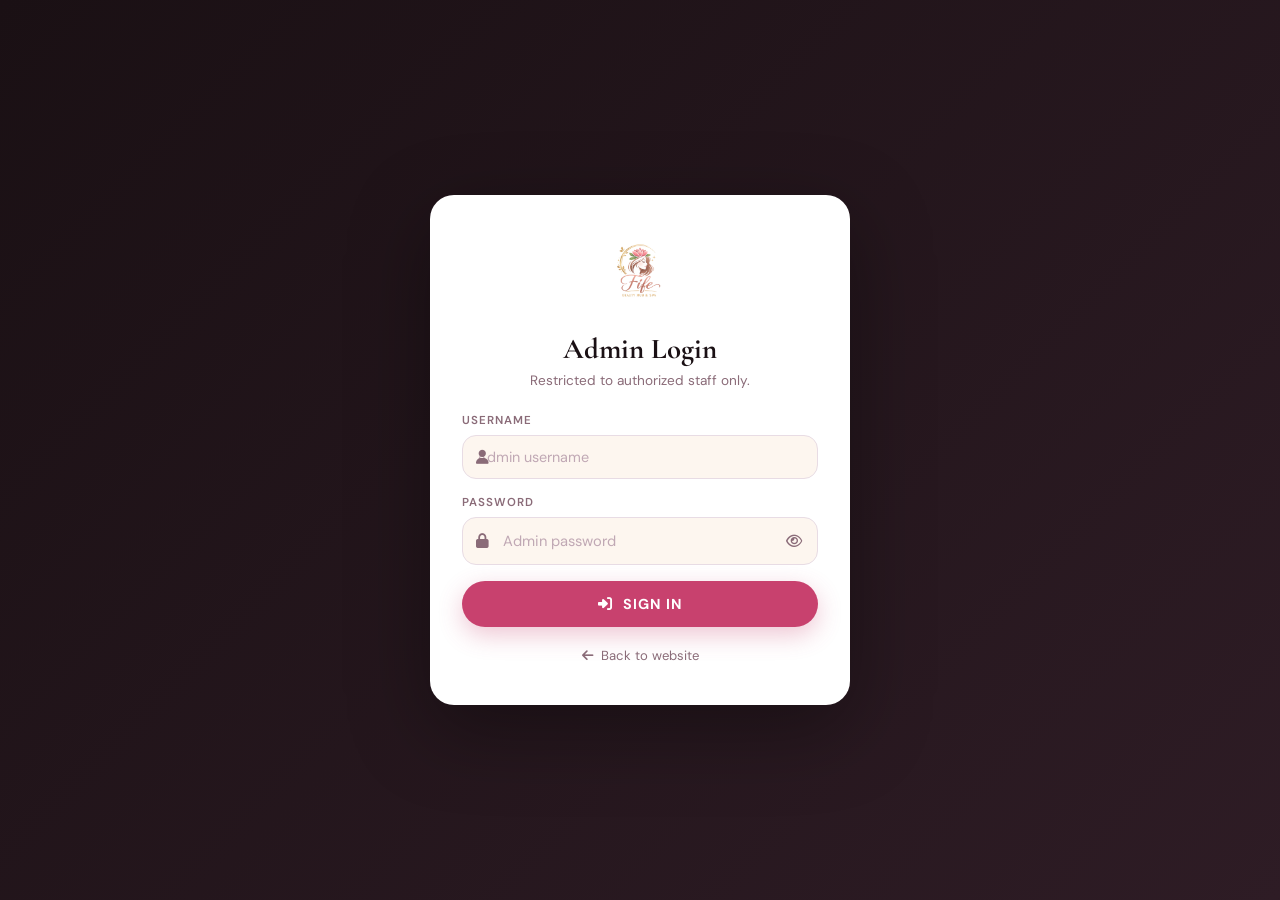
==== admin.html @ 42174922 "pp" ====
<!DOCTYPE html>
<html lang="en">
<head>
  <meta charset="UTF-8">
  <meta name="viewport" content="width=device-width, initial-scale=1.0">
  <title>Admin — Fife Beauty Hub</title>
  <link rel="stylesheet" href="https://cdnjs.cloudflare.com/ajax/libs/font-awesome/6.5.2/css/all.min.css"/>
  <link href="https://fonts.googleapis.com/css2?family=Cormorant+Garamond:wght@600;700&family=DM+Sans:wght@300;400;500;600&display=swap" rel="stylesheet">
  <link rel="stylesheet" href="admin.css">
  <!-- Firebase SDK -->
  <script src="https://www.gstatic.com/firebasejs/10.12.0/firebase-app-compat.js"></script>
  <script src="https://www.gstatic.com/firebasejs/10.12.0/firebase-firestore-compat.js"></script>
</head>
<body>

<!-- LOGIN -->
<div id="loginScreen" class="login-screen">
  <div class="login-card">
    <div class="login-logo">
      <img src="fife-logo.jpg" alt="Fife Beauty Hub" onerror="this.style.display='none'">
    </div>
    <h2 class="login-title">Admin Login</h2>
    <p class="login-sub">Restricted to authorized staff only.</p>
    <div id="loginError" class="login-error hidden">
      <i class="fa-solid fa-circle-exclamation"></i> Incorrect username or password.
    </div>
    <div class="login-form">
      <div class="form-group">
        <label for="loginUser">Username</label>
        <div class="input-icon-wrap">
          <i class="fa-solid fa-user"></i>
          <input type="text" id="loginUser" placeholder="Admin username" autocomplete="off">
        </div>
      </div>
      <div class="form-group">
        <label for="loginPass">Password</label>
        <div class="input-icon-wrap">
          <i class="fa-solid fa-lock"></i>
          <input type="password" id="loginPass" placeholder="Admin password" autocomplete="current-password">
          <button type="button" class="toggle-pass" id="togglePass">
            <i class="fa-regular fa-eye"></i>
          </button>
        </div>
      </div>
      <button class="btn-login" id="loginBtn">
        <i class="fa-solid fa-right-to-bracket"></i> Sign In
      </button>
    </div>
    <a href="index.html" class="back-link"><i class="fa-solid fa-arrow-left"></i> Back to website</a>
  </div>
</div>

<!-- DASHBOARD -->
<div id="adminDashboard" class="admin-wrapper hidden">
  <aside class="admin-sidebar">
    <div class="sidebar-brand">
      <img src="fife-logo.jpg" alt="Fife" class="sidebar-logo" onerror="this.style.display='none'">
    </div>
    <nav class="sidebar-nav">
      <a href="#" class="active" data-tab="addProduct"><i class="fa-solid fa-plus-circle"></i> Add Product</a>
      <a href="#" data-tab="manageProducts"><i class="fa-solid fa-boxes-stacked"></i> Manage Products</a>
      <a href="#" data-tab="orders"><i class="fa-solid fa-receipt"></i> Orders <span class="orders-badge" id="ordersBadge"></span></a>
    </nav>
    <div class="sidebar-footer">
      <a href="index.html" class="sidebar-link"><i class="fa-solid fa-arrow-left"></i> Back to Site</a>
      <button class="btn-logout" id="logoutBtn"><i class="fa-solid fa-right-from-bracket"></i> Logout</button>
    </div>
  </aside>

  <main class="admin-main">
    <div class="admin-topbar">
      <div>
        <h1 id="tabTitle">Add Product</h1>
        <p class="admin-welcome">Welcome, <strong>Admin</strong></p>
      </div>
      <div class="topbar-right">
        <span class="product-count" id="productCount">0 products</span>
        <button class="btn-logout-top" id="logoutBtnTop"><i class="fa-solid fa-right-from-bracket"></i></button>
      </div>
    </div>

    <!-- ADD PRODUCT TAB -->
    <section class="admin-card" id="tabAddProduct">
      <h2 class="card-title"><i class="fa-solid fa-plus"></i> Add New Product</h2>
      <form id="productForm" class="product-form" novalidate>
        <div class="form-row">
          <div class="form-group">
            <label>Product Name</label>
            <input type="text" id="productName" placeholder="e.g. Rose Glow Serum" required>
          </div>
          <div class="form-group">
            <label>Price (₦)</label>
            <input type="number" id="productPrice" placeholder="e.g. 2500" min="0" required>
          </div>
        </div>
        <div class="form-group">
          <label>Product Image</label>
          <div class="image-upload-zone" id="uploadZone">
            <input type="file" id="productImage" accept="image/*" hidden>
            <div class="upload-placeholder" id="uploadPlaceholder">
              <i class="fa-solid fa-cloud-arrow-up"></i>
              <p>Tap or drag to upload image</p>
              <span>PNG, JPG, WEBP — max 15MB</span>
            </div>
            <div class="image-preview hidden" id="imagePreview">
              <img id="previewImg" src="" alt="Preview">
              <button type="button" class="remove-img" id="removeImg"><i class="fa-solid fa-xmark"></i></button>
            </div>
          </div>
        </div>
        <div class="form-group">
          <label>Category</label>
          <select id="productCategory">
            <option value="" disabled selected>Select category</option>
            <option>Skincare</option>
            <option>Body Care</option>
            <option>Nail Care</option>
            <option>Facial Care</option>
          </select>
        </div>
        <div class="form-group">
          <label>Description (optional)</label>
          <textarea id="productDesc" placeholder="Short product description…" rows="3"></textarea>
        </div>
        <button type="submit" class="btn-upload" id="uploadBtn">
          <i class="fa-solid fa-upload"></i> Upload Product
        </button>
      </form>
    </section>

    <!-- MANAGE PRODUCTS TAB -->
    <section class="admin-card hidden" id="tabManageProducts">
      <h2 class="card-title"><i class="fa-solid fa-boxes-stacked"></i> Manage Products</h2>
      <div class="manage-toolbar">
        <div class="search-wrap">
          <i class="fa-solid fa-magnifying-glass"></i>
          <input type="text" id="searchProducts" placeholder="Search products…" class="search-input">
        </div>
        <span id="manageCount" class="manage-count">0 products</span>
      </div>
      <div id="adminProducts" class="admin-product-grid">
        <p class="empty-msg">No products yet.</p>
      </div>
    </section>

    <!-- ORDERS TAB -->
    <section class="admin-card hidden" id="tabOrders">
      <h2 class="card-title"><i class="fa-solid fa-receipt"></i> Orders <span class="orders-count-pill" id="ordersCountPill"></span></h2>
      <div class="orders-filter-row">
        <button class="order-filter-btn active" data-status="all">All</button>
        <button class="order-filter-btn" data-status="Pending">Pending</button>
        <button class="order-filter-btn" data-status="Confirmed">Confirmed</button>
        <button class="order-filter-btn" data-status="Rejected">Rejected</button>
      </div>
      <div id="ordersList"><p class="empty-msg">No orders yet.</p></div>
    </section>
  </main>
</div>

<!-- MOBILE BOTTOM NAV -->
<nav class="admin-bottom-nav hidden" id="adminBottomNav">
  <a href="#" class="active" data-tab="addProduct"><i class="fa-solid fa-plus-circle"></i><span>Add</span></a>
  <a href="#" data-tab="manageProducts"><i class="fa-solid fa-boxes-stacked"></i><span>Products</span></a>
  <a href="#" data-tab="orders"><i class="fa-solid fa-receipt"></i><span>Orders</span><span class="nav-orders-badge" id="navOrdersBadge"></span></a>
</nav>

<div class="toast" id="adminToast"></div>

<!-- DELETE MODAL -->
<div id="deleteModal" class="del-modal hidden">
  <div class="del-backdrop" id="delBackdrop"></div>
  <div class="del-box">
    <div class="del-icon"><i class="fa-solid fa-trash-can"></i></div>
    <h3>Delete Product?</h3>
    <p id="delProductName"></p>
    <div class="del-actions">
      <button class="del-cancel" id="delCancel">Cancel</button>
      <button class="del-confirm" id="delConfirm">Yes, Delete</button>
    </div>
  </div>
</div>

<!-- PROOF VIEWER -->
<div id="proofViewerModal" class="proof-viewer-modal hidden">
  <div class="proof-viewer-backdrop" id="proofBackdrop"></div>
  <div class="proof-viewer-inner">
    <button class="proof-viewer-close" id="proofClose"><i class="fa-solid fa-xmark"></i></button>
    <img id="proofViewerImg" src="" alt="Payment proof">
    <p id="proofViewerLabel"></p>
  </div>
</div>

<!-- admin.js loaded LAST so all elements exist before JS runs -->
<script src="admin.js"></script>
</body>
</html>
---- admin.css ----
/* ============================================
   FIFE BEAUTY HUB — Admin CSS
   Mobile-first, full responsive
============================================ */
@import url('https://fonts.googleapis.com/css2?family=Cormorant+Garamond:wght@600;700&family=DM+Sans:wght@300;400;500;600&display=swap');

:root {
  --rose:      #c8416e;
  --rose-deep: #a12d55;
  --rose-soft: #f7d6e5;
  --cream:     #fdf6ef;
  --dark:      #1a1014;
  --text:      #3d2533;
  --text-muted:#8a6b78;
  --bg:        #f5f0f3;
  --white:     #fff;
  --radius:    14px;
  --shadow:    0 4px 20px rgba(26,16,20,.08);
  --font-serif:'Cormorant Garamond', serif;
  --font-sans: 'DM Sans', sans-serif;
  --tr:        .25s ease;
  --bottom-nav-h: 64px;
}

*, *::before, *::after { margin:0; padding:0; box-sizing:border-box; }
html { scroll-behavior: smooth; }
body { font-family: var(--font-sans); background: var(--bg); color: var(--text); min-height:100vh; }
.hidden { display:none !important; }
img { display:block; max-width:100%; }
button { font-family:inherit; cursor:pointer; border:none; }
a { text-decoration: none; color: inherit; }
textarea { font-family: inherit; resize: vertical; }

/* ============ LOGIN ============ */
.login-screen {
  min-height: 100vh;
  display: flex; align-items: center; justify-content: center;
  background: linear-gradient(135deg, var(--dark) 0%, #2e1c25 100%);
  padding: 20px;
}
.login-card {
  background: var(--white);
  border-radius: 24px;
  padding: 40px 32px;
  width: 100%; max-width: 420px;
  box-shadow: 0 24px 80px rgba(0,0,0,.35);
  text-align: center;
}
.login-logo img { height: 80px; margin: 0 auto 16px; object-fit: contain; }
.login-title { font-family: var(--font-serif); font-size: 1.8rem; font-weight:700; color: var(--dark); margin-bottom: 6px; }
.login-sub   { font-size: .85rem; color: var(--text-muted); margin-bottom: 24px; }
.login-error {
  background:#fff0f3; border:1px solid #f5c6d0; color:#c0392b;
  border-radius:10px; padding:11px 14px; font-size:.85rem;
  margin-bottom:16px; display:flex; align-items:center; gap:8px; text-align:left;
}
.login-form { text-align: left; }
.form-group { margin-bottom: 16px; }
.form-group label {
  display:block; font-size:.72rem; font-weight:600;
  letter-spacing:.09em; text-transform:uppercase;
  color: var(--text-muted); margin-bottom:7px;
}
.input-icon-wrap { position:relative; display:flex; align-items:center; }
.input-icon-wrap > i:first-child {
  position:absolute; left:14px; color: var(--text-muted); font-size:.9rem; pointer-events:none;
}
.input-icon-wrap input {
  width:100%; padding:13px 44px 13px 40px;
  border:1.5px solid #e8dce4; border-radius: var(--radius);
  background: var(--cream); font-family: var(--font-sans);
  font-size:.92rem; color: var(--text); outline:none;
  transition: border-color var(--tr), background var(--tr);
}
.input-icon-wrap input:focus { border-color: var(--rose); background:#fff; }
.input-icon-wrap input::placeholder { color:#c0a8b4; }
.toggle-pass {
  position:absolute; right:12px; background:none; border:none;
  color: var(--text-muted); font-size:.9rem; padding:4px; transition:color var(--tr);
}
.toggle-pass:hover { color: var(--rose); }
.btn-login {
  width:100%; padding:14px; background: var(--rose); color:#fff;
  border-radius:50px; font-size:.9rem; font-weight:700;
  letter-spacing:.07em; text-transform:uppercase;
  box-shadow:0 8px 24px rgba(200,65,110,.3); transition: var(--tr);
  margin-top:6px; display:flex; align-items:center; justify-content:center; gap:10px;
}
.btn-login:hover { background: var(--rose-deep); transform:translateY(-2px); }
.back-link {
  display:inline-flex; align-items:center; gap:8px;
  margin-top:20px; color: var(--text-muted); font-size:.82rem; transition:color var(--tr);
}
.back-link:hover { color: var(--rose); }

/* ============ DASHBOARD LAYOUT ============ */
.admin-wrapper { display:flex; min-height:100vh; }

/* Desktop Sidebar */
.admin-sidebar {
  width:240px; background: var(--dark);
  padding:28px 16px; display:flex; flex-direction:column;
  gap:28px; position:sticky; top:0; height:100vh; flex-shrink:0;
}
.sidebar-logo { height:60px; margin:0 auto; object-fit:contain; filter:brightness(0) invert(1) opacity(.85); }
.sidebar-nav { display:flex; flex-direction:column; gap:4px; flex:1; }
.sidebar-nav a {
  display:flex; align-items:center; gap:12px; padding:12px 14px;
  border-radius:10px; color:rgba(255,255,255,.5);
  font-size:.87rem; font-weight:500; transition: all var(--tr); position:relative;
}
.sidebar-nav a:hover, .sidebar-nav a.active {
  background:rgba(200,65,110,.2); color: var(--rose-soft);
}
.sidebar-nav a i { width:18px; text-align:center; }
.sidebar-footer { display:flex; flex-direction:column; gap:8px; padding-top:16px; border-top:1px solid rgba(255,255,255,.08); }
.sidebar-link {
  display:flex; align-items:center; gap:10px; padding:10px 14px;
  border-radius:10px; color:rgba(255,255,255,.45); font-size:.84rem; transition:color var(--tr);
}
.sidebar-link:hover { color:rgba(255,255,255,.8); }
.btn-logout {
  display:flex; align-items:center; gap:10px; padding:11px 14px;
  background:rgba(200,65,110,.15); color: var(--rose-soft);
  border:1px solid rgba(200,65,110,.25); border-radius:10px;
  font-size:.84rem; font-weight:600; transition: all var(--tr); width:100%;
}
.btn-logout:hover { background:rgba(200,65,110,.3); }

/* Main */
.admin-main { flex:1; padding:36px 32px; overflow-y:auto; min-width:0; }

/* Topbar */
.admin-topbar {
  display:flex; align-items:center; justify-content:space-between;
  margin-bottom:28px; gap:12px;
}
.admin-topbar h1 { font-family: var(--font-serif); font-size:1.9rem; font-weight:700; color: var(--dark); }
.admin-welcome   { font-size:.82rem; color: var(--text-muted); margin-top:2px; }
.topbar-right    { display:flex; align-items:center; gap:10px; }
.product-count   {
  background: var(--rose-soft); color: var(--rose);
  padding:5px 16px; border-radius:50px; font-size:.78rem; font-weight:600;
  letter-spacing:.05em; white-space:nowrap;
}
.btn-logout-top {
  display:none; /* hidden on desktop, shown on mobile */
  width:36px; height:36px; border-radius:50%;
  background:rgba(200,65,110,.12); color: var(--rose);
  align-items:center; justify-content:center; font-size:.95rem;
  border:1px solid rgba(200,65,110,.2); transition: var(--tr);
}
.btn-logout-top:hover { background: var(--rose); color:#fff; }

/* ============ CARDS ============ */
.admin-card { background: var(--white); border-radius:20px; padding:32px; box-shadow: var(--shadow); margin-bottom:24px; }
.card-title {
  font-family: var(--font-serif); font-size:1.3rem; font-weight:600;
  color: var(--dark); margin-bottom:24px; display:flex; align-items:center; gap:10px;
}
.card-title i { color: var(--rose); }

/* ============ FORM ============ */
.product-form { display:flex; flex-direction:column; }
.form-row { display:grid; grid-template-columns:1fr 1fr; gap:16px; }
.form-group { margin-bottom:16px; }
.form-group input[type="text"],
.form-group input[type="number"],
.form-group select,
.form-group textarea {
  width:100%; padding:12px 14px;
  border:1.5px solid #e8dce4; border-radius: var(--radius);
  background: var(--cream); font-family: var(--font-sans);
  font-size:.9rem; color: var(--text); outline:none;
  transition: border-color var(--tr), background var(--tr);
}
.form-group input:focus, .form-group select:focus, .form-group textarea:focus {
  border-color: var(--rose); background:#fff;
}
.form-group input::placeholder, .form-group textarea::placeholder { color:#c0a8b4; }

/* Image upload zone */
.image-upload-zone {
  border:2px dashed #e0cfd8; border-radius: var(--radius);
  background: var(--cream); min-height:160px;
  display:flex; align-items:center; justify-content:center;
  cursor:pointer; overflow:hidden; position:relative;
  transition: border-color var(--tr), background var(--tr);
}
.image-upload-zone:hover, .image-upload-zone.drag-over {
  border-color: var(--rose); background: var(--rose-soft);
}
.upload-placeholder { text-align:center; padding:28px 16px; pointer-events:none; }
.upload-placeholder i { font-size:2rem; color: var(--rose); margin-bottom:10px; display:block; }
.upload-placeholder p { font-size:.9rem; font-weight:600; color: var(--text); margin-bottom:4px; }
.upload-placeholder span { font-size:.75rem; color: var(--text-muted); }
.image-preview { width:100%; position:relative; }
.image-preview img { width:100%; height:200px; object-fit:cover; }
.remove-img {
  position:absolute; top:8px; right:8px; width:30px; height:30px;
  background:rgba(26,16,20,.7); color:#fff; border-radius:50%;
  display:grid; place-items:center; font-size:.85rem; transition: background var(--tr);
}
.remove-img:hover { background: var(--rose); }
.btn-upload {
  display:inline-flex; align-items:center; gap:10px; padding:13px 32px;
  background: var(--rose); color:#fff; border-radius:50px;
  font-size:.88rem; font-weight:700; letter-spacing:.06em; text-transform:uppercase;
  box-shadow:0 8px 20px rgba(200,65,110,.3); transition: var(--tr); align-self:flex-start;
}
.btn-upload:hover:not(:disabled) { background: var(--rose-deep); transform:translateY(-2px); }
.btn-upload:disabled { opacity:.6; cursor:default; }

/* ============ MANAGE TOOLBAR ============ */
.manage-toolbar { display:flex; align-items:center; gap:12px; margin-bottom:20px; flex-wrap:wrap; }
.search-wrap { position:relative; flex:1; min-width:180px; }
.search-wrap i { position:absolute; left:13px; top:50%; transform:translateY(-50%); color: var(--text-muted); font-size:.85rem; pointer-events:none; }
.search-input {
  width:100%; padding:10px 14px 10px 36px;
  border:1.5px solid #e8dce4; border-radius:50px;
  background: var(--cream); font-family: var(--font-sans);
  font-size:.88rem; color: var(--text); outline:none; transition: border-color var(--tr);
}
.search-input:focus { border-color: var(--rose); }
.manage-count { font-size:.8rem; color: var(--text-muted); font-weight:500; white-space:nowrap; }

/* ============ ADMIN PRODUCT GRID ============ */
.admin-product-grid { display:grid; grid-template-columns:repeat(auto-fill, minmax(200px,1fr)); gap:16px; }
.empty-msg { grid-column:1/-1; color: var(--text-muted); font-size:.9rem; text-align:center; padding:32px 0; }
.admin-product {
  border:1px solid #f0e8ec; border-radius: var(--radius);
  overflow:hidden; background: var(--cream);
  display:flex; flex-direction:column;
  transition: box-shadow var(--tr), transform var(--tr);
}
.admin-product:hover { box-shadow:0 8px 24px rgba(26,16,20,.1); transform:translateY(-3px); }
.admin-product-img-wrap { position:relative; }
.admin-product-img-wrap img { width:100%; height:150px; object-fit:cover; }
.product-category-badge {
  position:absolute; top:7px; left:7px;
  background:rgba(26,16,20,.65); color:#fff;
  font-size:.65rem; font-weight:600; letter-spacing:.07em; text-transform:uppercase;
  padding:3px 9px; border-radius:50px;
}
.admin-product-info { padding:12px 14px 8px; flex:1; }
.admin-product-info h3  { font-size:.9rem; font-weight:600; color: var(--dark); margin-bottom:4px; }
.admin-product-info .price { font-size:.85rem; color: var(--rose); font-weight:600; }
.admin-product-actions { padding:8px 12px 12px; }
.btn-delete-product {
  width:100%; padding:9px 0; background:#fff0f3; color:#c0392b;
  border:1.5px solid #f5c6d0; border-radius:8px;
  font-size:.8rem; font-weight:600; display:flex; align-items:center; justify-content:center; gap:6px;
  transition: all var(--tr);
}
.btn-delete-product:hover { background:#c0392b; color:#fff; border-color:#c0392b; }

/* ============ ORDERS ============ */
.orders-count-pill {
  display:inline-block; background: var(--rose); color:#fff;
  font-size:.65rem; font-weight:700; min-width:18px; height:18px;
  border-radius:50px; text-align:center; line-height:18px;
  padding:0 5px; margin-left:8px; vertical-align:middle;
}
.orders-filter-row {
  display:flex; gap:8px; margin-bottom:20px; flex-wrap:wrap;
}
.order-filter-btn {
  padding:8px 18px; border:1.5px solid #e8dce4; border-radius:50px;
  background:#fff; font-size:.78rem; font-weight:600;
  color: var(--text-muted); cursor:pointer; transition: var(--tr);
}
.order-filter-btn:hover { border-color: var(--rose); color: var(--rose); }
.order-filter-btn.active { background: var(--rose); border-color: var(--rose); color:#fff; }

.orders-loading { text-align:center; padding:40px; color: var(--text-muted); font-size:.9rem; }
.orders-loading i { font-size:1.5rem; color: var(--rose); display:block; margin-bottom:10px; }

#ordersList { display:flex; flex-direction:column; gap:16px; }
.order-card { border:1px solid #f0e8ec; border-radius: var(--radius); overflow:hidden; background: var(--bg); }

.order-header {
  display:flex; align-items:center; justify-content:space-between;
  flex-wrap:wrap; gap:8px; padding:12px 16px;
  background: var(--white); border-bottom:1px solid #f0e8ec;
}
.order-ref-wrap { display:flex; align-items:center; gap:8px; }
.order-ref { font-size:.82rem; font-weight:700; color: var(--dark); font-family:monospace; }
.order-date { font-size:.75rem; color: var(--text-muted); }
.order-status {
  font-size:.65rem; font-weight:700; letter-spacing:.07em;
  text-transform:uppercase; padding:3px 10px; border-radius:50px;
}
.status-pending   { background:#fff3cd; color:#856404; }
.status-confirmed { background:#d4edda; color:#155724; }
.status-rejected  { background:#f8d7da; color:#721c24; }

.order-body { display:grid; grid-template-columns:1fr 180px; }
.order-details { padding:14px 16px; }
.order-info-row {
  display:flex; align-items:flex-start; gap:9px;
  font-size:.83rem; color: var(--text); margin-bottom:7px;
}
.order-info-row i { color: var(--rose); width:14px; flex-shrink:0; margin-top:2px; }
.order-info-row a { color: var(--rose); }

.order-items { margin-top:12px; border-top:1px dashed #e8dce4; padding-top:10px; }
.order-item-row { display:flex; justify-content:space-between; font-size:.8rem; color: var(--text-muted); padding:3px 0; }
.order-item-row.total-row { border-top:1px solid #e8dce4; margin-top:5px; padding-top:7px; font-size:.85rem; color: var(--text); }
.order-item-row.total-row strong { color: var(--rose); }

.order-proof-wrap { border-left:1px solid #f0e8ec; padding:12px; background: var(--cream); display:flex; flex-direction:column; gap:6px; }
.order-proof-label { font-size:.68rem; font-weight:600; letter-spacing:.07em; text-transform:uppercase; color: var(--text-muted); }
.order-proof-img {
  width:100%; height:120px; object-fit:cover; border-radius:8px;
  cursor:pointer; transition: opacity var(--tr), border var(--tr);
  border:2px solid transparent;
}
.order-proof-img:hover { opacity:.85; border-color: var(--rose); }

/* Fast action buttons */
.order-actions {
  display:grid; grid-template-columns:1fr 1fr; gap:0;
  border-top:1px solid #f0e8ec;
}
.order-btn {
  padding:13px 8px; font-size:.85rem; font-weight:700;
  display:flex; align-items:center; justify-content:center; gap:7px;
  border:none; transition: all var(--tr); cursor:pointer;
}
.btn-confirm { background:#d4edda; color:#155724; border-right:1px solid #f0e8ec; }
.btn-confirm:hover:not(:disabled) { background:#155724; color:#fff; }
.btn-reject  { background:#f8d7da; color:#721c24; }
.btn-reject:hover:not(:disabled)  { background:#721c24; color:#fff; }
.order-btn:disabled, .order-btn.is-done { opacity:.55; cursor:default; }
.order-btn.is-done.btn-confirm { background:#d4edda; color:#155724; }
.order-btn.is-done.btn-reject  { background:#f8d7da; color:#721c24; }

/* ============ DELETE MODAL ============ */
.del-modal { position:fixed; inset:0; z-index:1200; display:flex; align-items:center; justify-content:center; }
.del-backdrop { position:absolute; inset:0; background:rgba(26,16,20,.55); backdrop-filter:blur(4px); }
.del-box {
  position:relative; z-index:1; background:#fff; border-radius:20px;
  padding:40px 32px; text-align:center; max-width:360px; width:90%;
  box-shadow:0 20px 60px rgba(0,0,0,.2);
  animation: popIn .3s cubic-bezier(.18,.89,.32,1.28) both;
}
@keyframes popIn { from{transform:scale(.85);opacity:0} to{transform:scale(1);opacity:1} }
.del-icon { width:56px;height:56px;background:#fff0f3;border-radius:50%;display:grid;place-items:center;margin:0 auto 16px;font-size:1.4rem;color:#c0392b; }
.del-box h3 { font-family: var(--font-serif); font-size:1.45rem; font-weight:700; color: var(--dark); margin-bottom:8px; }
.del-box p  { font-size:.88rem; color: var(--text-muted); margin-bottom:24px; line-height:1.6; }
.del-actions { display:flex; gap:10px; }
.del-cancel  { flex:1;padding:12px;background: var(--bg);color: var(--text);border:1.5px solid #e8dce4;border-radius:50px;font-size:.87rem;font-weight:600;transition: var(--tr); }
.del-cancel:hover { background:#e8dce4; }
.del-confirm { flex:1;padding:12px;background:#c0392b;color:#fff;border-radius:50px;font-size:.87rem;font-weight:700;box-shadow:0 6px 18px rgba(192,57,43,.3);transition: var(--tr); }
.del-confirm:hover:not(:disabled) { background:#a93226;transform:translateY(-1px); }
.del-confirm:disabled { opacity:.6;cursor:default; }

/* ============ PROOF VIEWER ============ */
#proofViewerModal {
  position:fixed; inset:0; z-index:2000;
  display:flex; align-items:center; justify-content:center;
}
.proof-viewer-backdrop { position:absolute;inset:0;background:rgba(0,0,0,.88); }
.proof-viewer-inner { position:relative;z-index:1;max-width:92vw;max-height:90vh;text-align:center; }
.proof-viewer-inner img { max-width:100%;max-height:78vh;border-radius:10px;object-fit:contain; }
.proof-viewer-inner p { color:rgba(255,255,255,.6);font-size:.8rem;margin-top:10px; }
.proof-viewer-close {
  position:absolute;top:-14px;right:-14px;width:34px;height:34px;
  background: var(--rose);color:#fff;border-radius:50%;
  display:grid;place-items:center;font-size:.95rem;
  box-shadow:0 4px 12px rgba(0,0,0,.3);
}

/* ============ ORDERS BADGE (sidebar) ============ */
.orders-badge {
  background: var(--rose); color:#fff; font-size:.62rem; font-weight:700;
  min-width:17px; height:17px; border-radius:50px; display:inline-grid;
  place-items:center; margin-left:auto; padding:0 4px;
}

/* ============ TOAST ============ */
.toast {
  position:fixed; bottom:calc(var(--bottom-nav-h) + 12px); left:50%;
  transform:translateX(-50%) translateY(16px);
  background: var(--dark); color:#fff; padding:11px 24px;
  border-radius:50px; font-size:.86rem; font-weight:500;
  z-index:9999; opacity:0; pointer-events:none; transition: all var(--tr); white-space:nowrap;
}
.toast.show { opacity:1; transform:translateX(-50%) translateY(0); }

/* ============ MOBILE BOTTOM NAV ============ */
.admin-bottom-nav {
  position:fixed; bottom:0; left:0; right:0;
  height:var(--bottom-nav-h);
  background: var(--dark);
  display:flex;
  border-top:1px solid rgba(255,255,255,.08);
  z-index:500;
  padding-bottom:env(safe-area-inset-bottom);
}
.admin-bottom-nav a {
  flex:1; display:flex; flex-direction:column;
  align-items:center; justify-content:center; gap:3px;
  color:rgba(255,255,255,.4); font-size:.6rem; font-weight:600;
  letter-spacing:.04em; text-transform:uppercase;
  position:relative; padding-top:4px; transition:color var(--tr);
}
.admin-bottom-nav a i { font-size:1.18rem; transition:transform var(--tr); }
.admin-bottom-nav a.active, .admin-bottom-nav a:hover { color: var(--rose-soft); }
.admin-bottom-nav a.active i { transform:translateY(-2px); }
.admin-bottom-nav a.active::after {
  content:''; position:absolute; top:0; left:50%;
  transform:translateX(-50%); width:30px; height:3px;
  background: var(--rose); border-radius:0 0 4px 4px;
}
.nav-orders-badge {
  position:absolute; top:5px; right:calc(50% - 20px);
  background: var(--rose); color:#fff; font-size:.52rem; font-weight:700;
  min-width:15px; height:15px; border-radius:50px;
  display:grid; place-items:center; padding:0 3px;
}

/* ============ RESPONSIVE ============ */

/* Tablet */
@media (max-width: 900px) {
  .admin-sidebar { width:200px; }
  .admin-main { padding:24px 20px; }
}

/* Mobile — hide sidebar, show bottom nav */
@media (max-width: 768px) {
  .admin-sidebar    { display:none; }
  .admin-bottom-nav { display:flex; } /* override hidden class on mobile */
  .admin-wrapper    { padding-bottom:var(--bottom-nav-h); }

  .admin-main { padding:16px 14px 20px; }

  /* Topbar */
  .admin-topbar { margin-bottom:16px; }
  .admin-topbar h1 { font-size:1.35rem; }
  .admin-welcome   { font-size:.76rem; }
  .btn-logout-top  { display:flex; }

  /* Card */
  .admin-card { padding:18px 14px; border-radius:16px; margin-bottom:16px; }
  .card-title { font-size:1.1rem; margin-bottom:16px; }

  /* Form */
  .form-row { grid-template-columns:1fr; gap:0; }
  .form-group { margin-bottom:13px; }
  .form-group input, .form-group select, .form-group textarea { font-size:.87rem; padding:11px 13px; }
  .image-upload-zone { min-height:130px; }
  .upload-placeholder { padding:20px 14px; }
  .upload-placeholder i { font-size:1.7rem; }
  .image-preview img { height:170px; }
  .btn-upload { width:100%; justify-content:center; padding:13px; }

  /* Manage toolbar */
  .manage-toolbar { flex-direction:column; align-items:stretch; gap:8px; }

  /* Product grid: 2 columns */
  .admin-product-grid { grid-template-columns:repeat(2,1fr); gap:10px; }
  .admin-product-img-wrap img { height:110px; }
  .admin-product-info { padding:9px 10px 5px; }
  .admin-product-info h3 { font-size:.8rem; }
  .admin-product-info .price { font-size:.78rem; }
  .admin-product-actions { padding:6px 8px 10px; }
  .btn-delete-product { font-size:.73rem; padding:8px 0; }

  /* Orders */
  .orders-filter-row { gap:6px; margin-bottom:14px; }
  .order-filter-btn { padding:7px 13px; font-size:.73rem; }
  .order-body { grid-template-columns:1fr; }
  .order-proof-wrap { border-left:none; border-top:1px solid #f0e8ec; }
  .order-proof-img { height:140px; }
  .order-header { padding:10px 12px; }
  .order-details { padding:12px 12px; }
  .order-actions { grid-template-columns:1fr 1fr; }
  .order-btn { padding:14px 6px; font-size:.82rem; }

  /* Modals */
  .del-box { padding:28px 20px; }
  .login-card { padding:28px 20px; }
  .login-title { font-size:1.55rem; }

  /* Toast above bottom nav */
  .toast { bottom:calc(var(--bottom-nav-h) + 10px); }
}

/* Small phones */
@media (max-width: 380px) {
  .admin-product-grid { grid-template-columns:1fr; }
  .admin-product-img-wrap img { height:150px; }
  .admin-topbar h1 { font-size:1.2rem; }
  .admin-bottom-nav a i { font-size:1rem; }
  .admin-bottom-nav a { font-size:.55rem; }
}

/* ===== PROOF VIEWER ===== */
.proof-viewer-modal {
  position: fixed; inset: 0; z-index: 2000;
  display: flex; align-items: center; justify-content: center;
}
.proof-viewer-backdrop {
  position: absolute; inset: 0; background: rgba(0,0,0,.88);
}
.proof-viewer-inner {
  position: relative; z-index: 1;
  max-width: 92vw; text-align: center;
}
.proof-viewer-inner img {
  max-width: 100%; max-height: 80vh;
  border-radius: 10px; object-fit: contain;
}
.proof-viewer-inner p {
  color: rgba(255,255,255,.6); font-size: .8rem; margin-top: 10px;
}
.proof-viewer-close {
  position: absolute; top: -14px; right: -14px;
  width: 34px; height: 34px; background: #c8416e; color: #fff;
  border: none; border-radius: 50%; display: grid;
  place-items: center; font-size: .95rem; cursor: pointer;
}
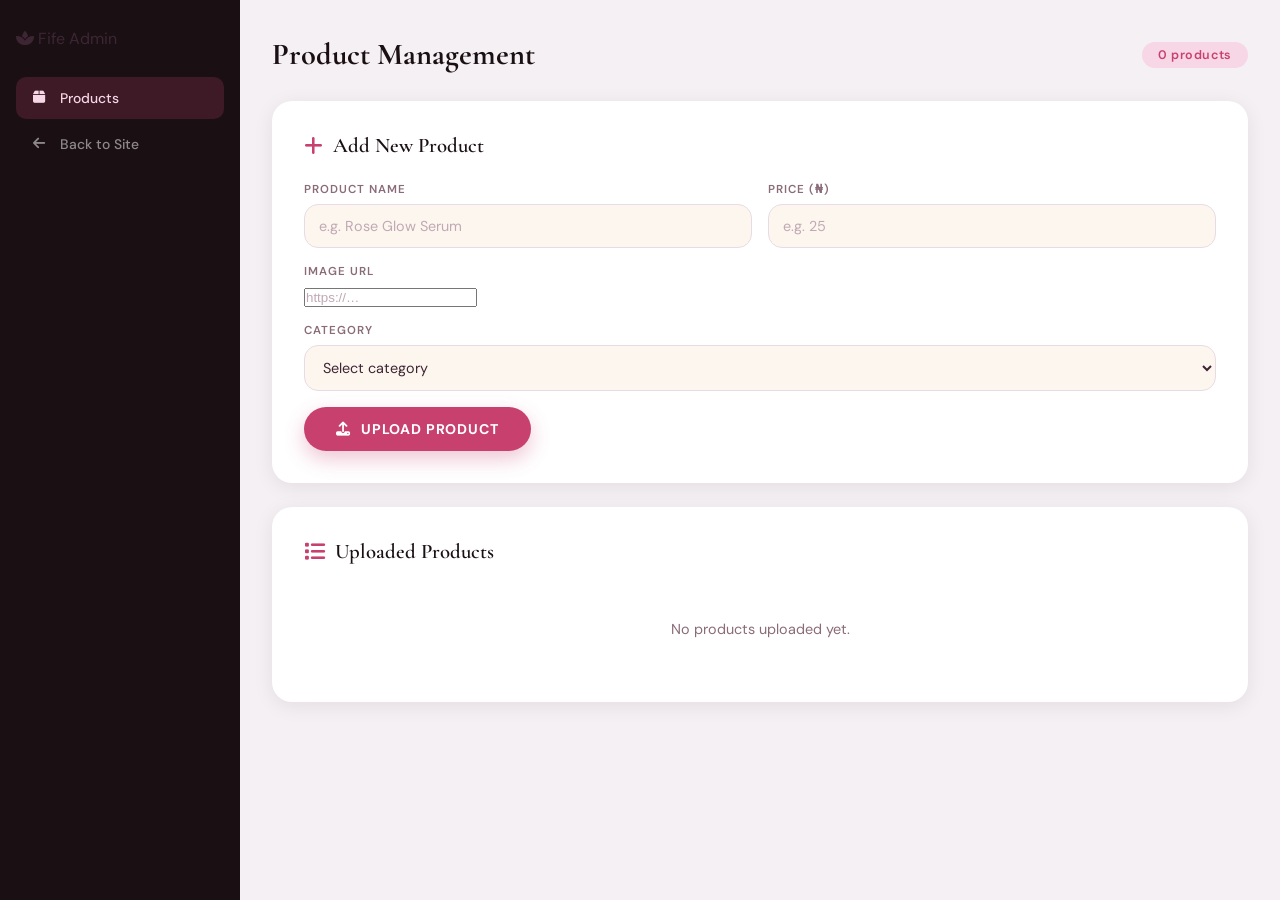
==== commit 5c4466ed: "pp" ====
--- a/admin.html
+++ b/admin.html
@@ -7,109 +7,50 @@
   <link rel="stylesheet" href="https://cdnjs.cloudflare.com/ajax/libs/font-awesome/6.5.2/css/all.min.css"/>
   <link href="https://fonts.googleapis.com/css2?family=Cormorant+Garamond:wght@600;700&family=DM+Sans:wght@300;400;500;600&display=swap" rel="stylesheet">
   <link rel="stylesheet" href="admin.css">
-  <!-- Firebase SDK -->
-  <script src="https://www.gstatic.com/firebasejs/10.12.0/firebase-app-compat.js"></script>
-  <script src="https://www.gstatic.com/firebasejs/10.12.0/firebase-firestore-compat.js"></script>
 </head>
 <body>
 
-<!-- LOGIN -->
-<div id="loginScreen" class="login-screen">
-  <div class="login-card">
-    <div class="login-logo">
-      <img src="fife-logo.jpg" alt="Fife Beauty Hub" onerror="this.style.display='none'">
-    </div>
-    <h2 class="login-title">Admin Login</h2>
-    <p class="login-sub">Restricted to authorized staff only.</p>
-    <div id="loginError" class="login-error hidden">
-      <i class="fa-solid fa-circle-exclamation"></i> Incorrect username or password.
-    </div>
-    <div class="login-form">
-      <div class="form-group">
-        <label for="loginUser">Username</label>
-        <div class="input-icon-wrap">
-          <i class="fa-solid fa-user"></i>
-          <input type="text" id="loginUser" placeholder="Admin username" autocomplete="off">
-        </div>
-      </div>
-      <div class="form-group">
-        <label for="loginPass">Password</label>
-        <div class="input-icon-wrap">
-          <i class="fa-solid fa-lock"></i>
-          <input type="password" id="loginPass" placeholder="Admin password" autocomplete="current-password">
-          <button type="button" class="toggle-pass" id="togglePass">
-            <i class="fa-regular fa-eye"></i>
-          </button>
-        </div>
-      </div>
-      <button class="btn-login" id="loginBtn">
-        <i class="fa-solid fa-right-to-bracket"></i> Sign In
-      </button>
-    </div>
-    <a href="index.html" class="back-link"><i class="fa-solid fa-arrow-left"></i> Back to website</a>
-  </div>
-</div>
+<div class="admin-wrapper">
 
-<!-- DASHBOARD -->
-<div id="adminDashboard" class="admin-wrapper hidden">
+  <!-- Sidebar -->
   <aside class="admin-sidebar">
     <div class="sidebar-brand">
-      <img src="fife-logo.jpg" alt="Fife" class="sidebar-logo" onerror="this.style.display='none'">
+      <i class="fa-solid fa-spa"></i>
+      <span>Fife Admin</span>
     </div>
     <nav class="sidebar-nav">
-      <a href="#" class="active" data-tab="addProduct"><i class="fa-solid fa-plus-circle"></i> Add Product</a>
-      <a href="#" data-tab="manageProducts"><i class="fa-solid fa-boxes-stacked"></i> Manage Products</a>
-      <a href="#" data-tab="orders"><i class="fa-solid fa-receipt"></i> Orders <span class="orders-badge" id="ordersBadge"></span></a>
+      <a href="#" class="active"><i class="fa-solid fa-box"></i> Products</a>
+      <a href="index.html"><i class="fa-solid fa-arrow-left"></i> Back to Site</a>
     </nav>
-    <div class="sidebar-footer">
-      <a href="index.html" class="sidebar-link"><i class="fa-solid fa-arrow-left"></i> Back to Site</a>
-      <button class="btn-logout" id="logoutBtn"><i class="fa-solid fa-right-from-bracket"></i> Logout</button>
-    </div>
   </aside>
 
+  <!-- Main -->
   <main class="admin-main">
     <div class="admin-topbar">
-      <div>
-        <h1 id="tabTitle">Add Product</h1>
-        <p class="admin-welcome">Welcome, <strong>Admin</strong></p>
-      </div>
-      <div class="topbar-right">
-        <span class="product-count" id="productCount">0 products</span>
-        <button class="btn-logout-top" id="logoutBtnTop"><i class="fa-solid fa-right-from-bracket"></i></button>
-      </div>
+      <h1>Product Management</h1>
+      <span class="product-count" id="productCount">0 products</span>
     </div>
 
-    <!-- ADD PRODUCT TAB -->
-    <section class="admin-card" id="tabAddProduct">
+    <!-- Upload Form -->
+    <section class="admin-card">
       <h2 class="card-title"><i class="fa-solid fa-plus"></i> Add New Product</h2>
       <form id="productForm" class="product-form" novalidate>
         <div class="form-row">
           <div class="form-group">
-            <label>Product Name</label>
+            <label for="productName">Product Name</label>
             <input type="text" id="productName" placeholder="e.g. Rose Glow Serum" required>
           </div>
           <div class="form-group">
-            <label>Price (₦)</label>
-            <input type="number" id="productPrice" placeholder="e.g. 2500" min="0" required>
+            <label for="productPrice">Price (₦)</label>
+            <input type="number" id="productPrice" placeholder="e.g. 25" min="0" required>
           </div>
         </div>
         <div class="form-group">
-          <label>Product Image</label>
-          <div class="image-upload-zone" id="uploadZone">
-            <input type="file" id="productImage" accept="image/*" hidden>
-            <div class="upload-placeholder" id="uploadPlaceholder">
-              <i class="fa-solid fa-cloud-arrow-up"></i>
-              <p>Tap or drag to upload image</p>
-              <span>PNG, JPG, WEBP — max 15MB</span>
-            </div>
-            <div class="image-preview hidden" id="imagePreview">
-              <img id="previewImg" src="" alt="Preview">
-              <button type="button" class="remove-img" id="removeImg"><i class="fa-solid fa-xmark"></i></button>
-            </div>
-          </div>
+          <label for="productImage">Image URL</label>
+          <input type="url" id="productImage" placeholder="https://…" required>
         </div>
         <div class="form-group">
-          <label>Category</label>
+          <label for="productCategory">Category</label>
           <select id="productCategory">
             <option value="" disabled selected>Select category</option>
             <option>Skincare</option>
@@ -118,79 +59,25 @@
             <option>Facial Care</option>
           </select>
         </div>
-        <div class="form-group">
-          <label>Description (optional)</label>
-          <textarea id="productDesc" placeholder="Short product description…" rows="3"></textarea>
-        </div>
-        <button type="submit" class="btn-upload" id="uploadBtn">
+        <button type="submit" class="btn-upload">
           <i class="fa-solid fa-upload"></i> Upload Product
         </button>
       </form>
     </section>
 
-    <!-- MANAGE PRODUCTS TAB -->
-    <section class="admin-card hidden" id="tabManageProducts">
-      <h2 class="card-title"><i class="fa-solid fa-boxes-stacked"></i> Manage Products</h2>
-      <div class="manage-toolbar">
-        <div class="search-wrap">
-          <i class="fa-solid fa-magnifying-glass"></i>
-          <input type="text" id="searchProducts" placeholder="Search products…" class="search-input">
-        </div>
-        <span id="manageCount" class="manage-count">0 products</span>
-      </div>
+    <!-- Product List -->
+    <section class="admin-card">
+      <h2 class="card-title"><i class="fa-solid fa-list"></i> Uploaded Products</h2>
       <div id="adminProducts" class="admin-product-grid">
-        <p class="empty-msg">No products yet.</p>
+        <p class="empty-msg">No products uploaded yet.</p>
       </div>
     </section>
 
-    <!-- ORDERS TAB -->
-    <section class="admin-card hidden" id="tabOrders">
-      <h2 class="card-title"><i class="fa-solid fa-receipt"></i> Orders <span class="orders-count-pill" id="ordersCountPill"></span></h2>
-      <div class="orders-filter-row">
-        <button class="order-filter-btn active" data-status="all">All</button>
-        <button class="order-filter-btn" data-status="Pending">Pending</button>
-        <button class="order-filter-btn" data-status="Confirmed">Confirmed</button>
-        <button class="order-filter-btn" data-status="Rejected">Rejected</button>
-      </div>
-      <div id="ordersList"><p class="empty-msg">No orders yet.</p></div>
-    </section>
   </main>
 </div>
 
-<!-- MOBILE BOTTOM NAV -->
-<nav class="admin-bottom-nav hidden" id="adminBottomNav">
-  <a href="#" class="active" data-tab="addProduct"><i class="fa-solid fa-plus-circle"></i><span>Add</span></a>
-  <a href="#" data-tab="manageProducts"><i class="fa-solid fa-boxes-stacked"></i><span>Products</span></a>
-  <a href="#" data-tab="orders"><i class="fa-solid fa-receipt"></i><span>Orders</span><span class="nav-orders-badge" id="navOrdersBadge"></span></a>
-</nav>
-
 <div class="toast" id="adminToast"></div>
 
-<!-- DELETE MODAL -->
-<div id="deleteModal" class="del-modal hidden">
-  <div class="del-backdrop" id="delBackdrop"></div>
-  <div class="del-box">
-    <div class="del-icon"><i class="fa-solid fa-trash-can"></i></div>
-    <h3>Delete Product?</h3>
-    <p id="delProductName"></p>
-    <div class="del-actions">
-      <button class="del-cancel" id="delCancel">Cancel</button>
-      <button class="del-confirm" id="delConfirm">Yes, Delete</button>
-    </div>
-  </div>
-</div>
-
-<!-- PROOF VIEWER -->
-<div id="proofViewerModal" class="proof-viewer-modal hidden">
-  <div class="proof-viewer-backdrop" id="proofBackdrop"></div>
-  <div class="proof-viewer-inner">
-    <button class="proof-viewer-close" id="proofClose"><i class="fa-solid fa-xmark"></i></button>
-    <img id="proofViewerImg" src="" alt="Payment proof">
-    <p id="proofViewerLabel"></p>
-  </div>
-</div>
-
-<!-- admin.js loaded LAST so all elements exist before JS runs -->
 <script src="admin.js"></script>
 </body>
 </html>
--- a/admin.css
+++ b/admin.css
@@ -522,3 +522,80 @@
   border: none; border-radius: 50%; display: grid;
   place-items: center; font-size: .95rem; cursor: pointer;
 }
+
+/* ===== DELETE ANIMATION ===== */
+.admin-product {
+  transition: opacity .25s ease, transform .25s ease, box-shadow .25s ease;
+}
+.admin-product.deleting {
+  opacity: 0;
+  transform: scale(.92);
+  pointer-events: none;
+}
+
+/* ===== MIGRATE BANNER ===== */
+.migrate-banner {
+  display: none; /* shown by JS only when needed */
+  align-items: center;
+  justify-content: space-between;
+  gap: 16px;
+  background: linear-gradient(135deg, #fff8e1, #fff3cd);
+  border: 1.5px solid #f0c040;
+  border-radius: var(--radius);
+  padding: 16px 20px;
+  margin-bottom: 24px;
+  flex-wrap: wrap;
+}
+.migrate-text {
+  display: flex;
+  align-items: center;
+  gap: 14px;
+  flex: 1;
+}
+.migrate-text i {
+  font-size: 1.6rem;
+  color: #e6a800;
+  flex-shrink: 0;
+}
+.migrate-text strong {
+  display: block;
+  font-size: .92rem;
+  color: #5c3d00;
+  margin-bottom: 3px;
+}
+.migrate-text p {
+  font-size: .8rem;
+  color: #8a6500;
+  margin: 0;
+}
+.btn-migrate {
+  display: inline-flex;
+  align-items: center;
+  gap: 8px;
+  padding: 11px 22px;
+  background: #e6a800;
+  color: #fff;
+  border: none;
+  border-radius: 50px;
+  font-size: .85rem;
+  font-weight: 700;
+  letter-spacing: .05em;
+  text-transform: uppercase;
+  cursor: pointer;
+  white-space: nowrap;
+  transition: background .25s ease, transform .25s ease;
+  box-shadow: 0 4px 14px rgba(230,168,0,.35);
+}
+.btn-migrate:hover:not(:disabled) {
+  background: #c78f00;
+  transform: translateY(-2px);
+}
+.btn-migrate:disabled {
+  opacity: .7;
+  cursor: default;
+}
+
+@media (max-width: 600px) {
+  .migrate-banner { flex-direction: column; align-items: flex-start; }
+  .btn-migrate { width: 100%; justify-content: center; }
+}
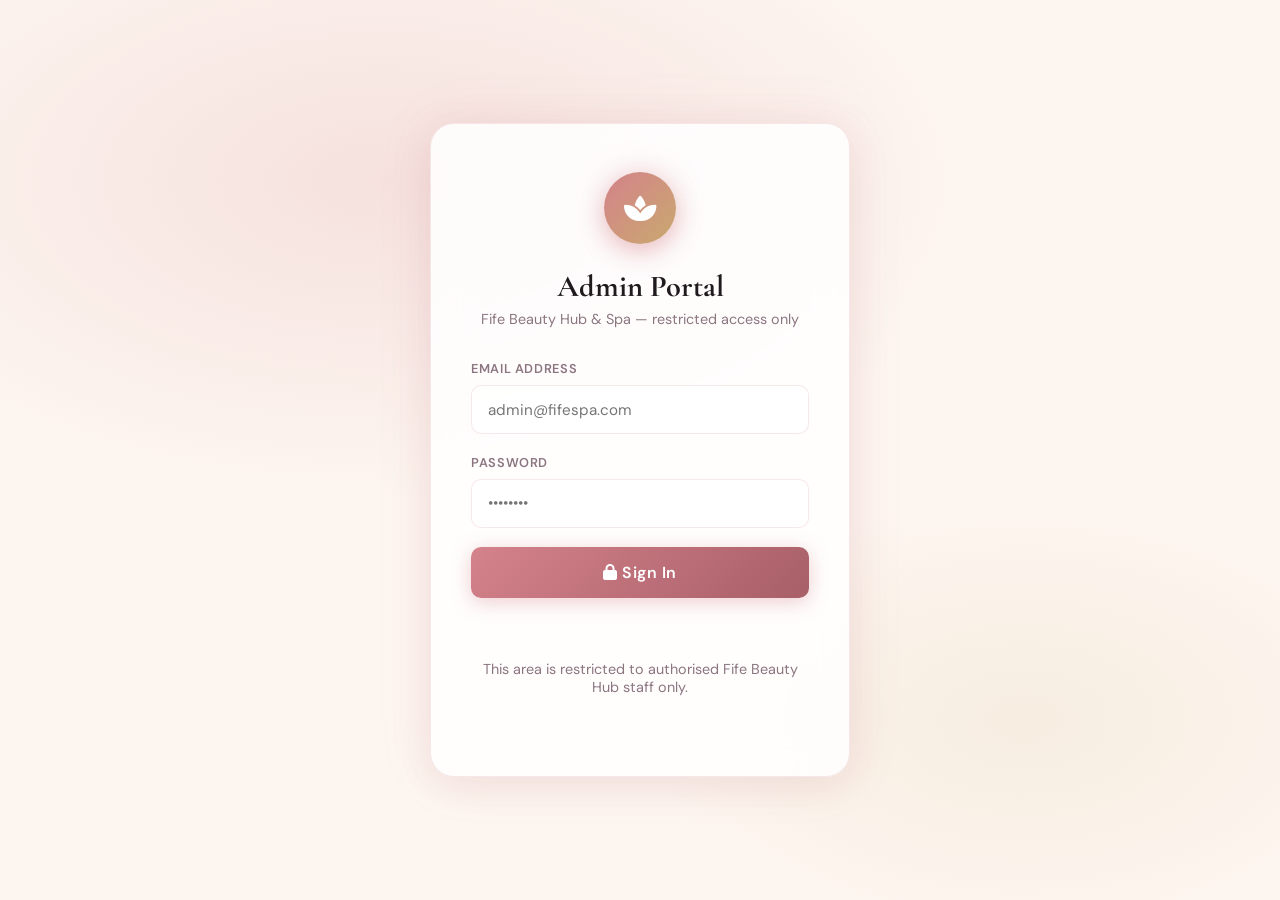
==== commit aafd074c: "pp" ====
--- a/admin.html
+++ b/admin.html
@@ -3,81 +3,804 @@
 <head>
   <meta charset="UTF-8">
   <meta name="viewport" content="width=device-width, initial-scale=1.0">
-  <title>Admin — Fife Beauty Hub</title>
+  <title>Admin Portal — Fife Beauty Hub & Spa</title>
   <link rel="stylesheet" href="https://cdnjs.cloudflare.com/ajax/libs/font-awesome/6.5.2/css/all.min.css"/>
   <link href="https://fonts.googleapis.com/css2?family=Cormorant+Garamond:wght@600;700&family=DM+Sans:wght@300;400;500;600&display=swap" rel="stylesheet">
-  <link rel="stylesheet" href="admin.css">
+
+<style>
+/* ── Reset & Base ─────────────────────────────────── */
+*, *::before, *::after { box-sizing: border-box; margin: 0; padding: 0; }
+
+:root {
+  --rose:    #d4828b;
+  --rose-dk: #a85f68;
+  --gold:    #c9a96e;
+  --cream:   #fdf6f0;
+  --charcoal:#1e1a1e;
+  --panel:   #faf5f7;
+  --border:  rgba(212,130,139,.18);
+  --sidebar-w: 240px;
+  --radius:  14px;
+  --shadow:  0 8px 40px rgba(168,95,104,.13);
+  --glow:    0 0 30px rgba(212,130,139,.25);
+}
+
+html, body { height: 100%; font-family: 'DM Sans', sans-serif; background: var(--cream); color: var(--charcoal); }
+
+/* ── LOGIN SCREEN ──────────────────────────────────── */
+#loginScreen {
+  display: flex;
+  align-items: center;
+  justify-content: center;
+  min-height: 100vh;
+  background:
+    radial-gradient(ellipse 80% 60% at 30% 20%, rgba(212,130,139,.18) 0%, transparent 60%),
+    radial-gradient(ellipse 60% 50% at 80% 80%, rgba(201,169,110,.12) 0%, transparent 50%),
+    var(--cream);
+  position: fixed;
+  inset: 0;
+  z-index: 1000;
+}
+
+.login-card {
+  background: rgba(255,255,255,.85);
+  backdrop-filter: blur(20px);
+  border: 1px solid var(--border);
+  border-radius: 24px;
+  padding: 3rem 2.5rem;
+  width: min(420px, 92vw);
+  box-shadow: var(--shadow), 0 0 60px rgba(212,130,139,.08);
+  text-align: center;
+  transform-style: preserve-3d;
+  animation: cardIn .6s cubic-bezier(.34,1.56,.64,1) both;
+}
+
+@keyframes cardIn {
+  from { opacity:0; transform: translateY(30px) scale(.96); }
+  to   { opacity:1; transform: translateY(0) scale(1); }
+}
+
+.login-icon {
+  width: 72px; height: 72px;
+  background: linear-gradient(135deg, var(--rose), var(--gold));
+  border-radius: 50%;
+  display: flex; align-items: center; justify-content: center;
+  margin: 0 auto 1.5rem;
+  font-size: 1.8rem; color: #fff;
+  box-shadow: 0 8px 24px rgba(212,130,139,.4), var(--glow);
+  animation: pulse 3s ease-in-out infinite;
+}
+
+@keyframes pulse {
+  0%,100% { box-shadow: 0 8px 24px rgba(212,130,139,.4), 0 0 0 0 rgba(212,130,139,.3); }
+  50%      { box-shadow: 0 8px 24px rgba(212,130,139,.4), 0 0 0 12px rgba(212,130,139,0); }
+}
+
+.login-card h1 { font-family: 'Cormorant Garamond', serif; font-size: 1.9rem; color: var(--charcoal); margin-bottom:.3rem; }
+.login-card p  { color: #8b7580; font-size: .9rem; margin-bottom: 2rem; }
+
+.login-field { text-align: left; margin-bottom: 1.2rem; }
+.login-field label { display: block; font-size: .8rem; font-weight: 600; color: #8b7580; letter-spacing:.05em; text-transform:uppercase; margin-bottom:.5rem; }
+
+.login-field input {
+  width: 100%;
+  padding: .85rem 1rem;
+  border: 1.5px solid var(--border);
+  border-radius: 10px;
+  font-family: inherit;
+  font-size: .95rem;
+  background: rgba(255,255,255,.7);
+  transition: border .2s, box-shadow .2s;
+  outline: none;
+}
+.login-field input:focus {
+  border-color: var(--rose);
+  box-shadow: 0 0 0 3px rgba(212,130,139,.15);
+}
+
+.login-submit {
+  width: 100%;
+  padding: .95rem;
+  background: linear-gradient(135deg, var(--rose), var(--rose-dk));
+  color: #fff;
+  border: none;
+  border-radius: 10px;
+  font-family: inherit;
+  font-size: 1rem;
+  font-weight: 600;
+  cursor: pointer;
+  letter-spacing: .03em;
+  transition: transform .2s, box-shadow .2s;
+  box-shadow: 0 4px 20px rgba(212,130,139,.4);
+}
+.login-submit:hover  { transform: translateY(-2px); box-shadow: 0 8px 28px rgba(212,130,139,.5); }
+.login-submit:active { transform: translateY(0); }
+
+#loginError { color: #c0392b; font-size: .85rem; margin-top:.8rem; min-height: 1.2em; }
+
+.login-note { margin-top: 1.2rem; font-size: .78rem; color: #bbb; }
+
+/* ── ADMIN PANEL LAYOUT ─────────────────────────────── */
+#adminPanel {
+  display: none;
+  min-height: 100vh;
+}
+
+.admin-wrapper { display: flex; min-height: 100vh; }
+
+/* ── SIDEBAR ─────────────────────────────────────────── */
+.admin-sidebar {
+  width: var(--sidebar-w);
+  background: linear-gradient(180deg, var(--charcoal) 0%, #2d1f2a 100%);
+  display: flex;
+  flex-direction: column;
+  position: fixed;
+  top: 0; left: 0; bottom: 0;
+  z-index: 200;
+  transition: transform .3s;
+  box-shadow: 4px 0 30px rgba(0,0,0,.3);
+}
+
+.sidebar-brand {
+  padding: 2rem 1.5rem 1.5rem;
+  display: flex; align-items: center; gap: .8rem;
+  border-bottom: 1px solid rgba(255,255,255,.07);
+}
+
+.sidebar-brand-icon {
+  width: 40px; height: 40px;
+  background: linear-gradient(135deg, var(--rose), var(--gold));
+  border-radius: 10px;
+  display: flex; align-items: center; justify-content: center;
+  font-size: 1.1rem; color: #fff;
+  box-shadow: 0 4px 12px rgba(212,130,139,.4);
+  flex-shrink: 0;
+}
+
+.sidebar-brand-text .brand-name { display: block; font-family: 'Cormorant Garamond', serif; font-size: 1.05rem; color: #fff; font-weight: 700; }
+.sidebar-brand-text .brand-role { display: block; font-size: .72rem; color: rgba(255,255,255,.45); letter-spacing:.06em; text-transform:uppercase; }
+
+.sidebar-nav { padding: 1.5rem 1rem; flex: 1; }
+.sidebar-nav a {
+  display: flex; align-items: center; gap: .8rem;
+  padding: .8rem 1rem;
+  color: rgba(255,255,255,.55);
+  text-decoration: none;
+  border-radius: 10px;
+  font-size: .9rem;
+  font-weight: 500;
+  margin-bottom: .3rem;
+  transition: all .2s;
+  position: relative;
+}
+.sidebar-nav a:hover { background: rgba(255,255,255,.07); color: rgba(255,255,255,.85); }
+.sidebar-nav a.active {
+  background: linear-gradient(135deg, var(--rose), var(--rose-dk));
+  color: #fff;
+  box-shadow: 0 4px 16px rgba(212,130,139,.35);
+}
+.sidebar-nav a i { width: 18px; text-align: center; }
+
+.sidebar-badge {
+  margin-left: auto;
+  background: var(--gold);
+  color: #fff;
+  font-size: .68rem;
+  font-weight: 700;
+  padding: 2px 7px;
+  border-radius: 20px;
+}
+
+.sidebar-user {
+  padding: 1rem 1.5rem;
+  border-top: 1px solid rgba(255,255,255,.07);
+  display: flex; align-items: center; gap: .8rem;
+}
+
+.user-avatar {
+  width: 36px; height: 36px;
+  background: linear-gradient(135deg, var(--rose), var(--gold));
+  border-radius: 50%;
+  display: flex; align-items: center; justify-content: center;
+  font-size: .8rem; color: #fff; font-weight: 700;
+  flex-shrink: 0;
+}
+
+.user-info { flex: 1; overflow: hidden; }
+.user-info .user-email { display: block; font-size: .75rem; color: rgba(255,255,255,.5); white-space: nowrap; overflow: hidden; text-overflow: ellipsis; }
+.user-info .user-role  { display: block; font-size: .68rem; color: var(--rose); font-weight: 600; }
+
+#logoutBtn {
+  background: none; border: none; color: rgba(255,255,255,.35);
+  cursor: pointer; font-size: .9rem; padding: .3rem;
+  transition: color .2s;
+}
+#logoutBtn:hover { color: var(--rose); }
+
+/* ── MOBILE TOPBAR ───────────────────────────────────── */
+.admin-topbar-mobile {
+  display: none;
+  position: sticky; top: 0; z-index: 100;
+  background: linear-gradient(135deg, var(--charcoal), #2d1f2a);
+  padding: 1rem 1.2rem;
+  align-items: center; justify-content: space-between;
+  box-shadow: 0 2px 10px rgba(0,0,0,.2);
+}
+
+#sidebarToggle {
+  background: rgba(255,255,255,.1);
+  border: none; color: #fff;
+  width: 36px; height: 36px;
+  border-radius: 8px;
+  cursor: pointer;
+  font-size: 1rem;
+  display: flex; align-items: center; justify-content: center;
+  transition: background .2s;
+}
+#sidebarToggle:hover { background: rgba(255,255,255,.18); }
+
+.mobile-brand { font-family: 'Cormorant Garamond', serif; font-size: 1.1rem; color: #fff; }
+
+.sidebar-overlay {
+  display: none;
+  position: fixed; inset: 0; z-index: 199;
+  background: rgba(0,0,0,.5);
+}
+
+/* ── MAIN CONTENT ────────────────────────────────────── */
+.admin-main {
+  flex: 1;
+  margin-left: var(--sidebar-w);
+  padding: 2.5rem 2rem;
+  min-height: 100vh;
+  background:
+    radial-gradient(ellipse 60% 40% at 90% 10%, rgba(212,130,139,.06) 0%, transparent 50%),
+    var(--cream);
+}
+
+.admin-page-header {
+  margin-bottom: 2.5rem;
+  display: flex; align-items: flex-start; justify-content: space-between; gap: 1rem; flex-wrap: wrap;
+}
+.admin-page-header h1 {
+  font-family: 'Cormorant Garamond', serif;
+  font-size: 2.2rem;
+  color: var(--charcoal);
+}
+.admin-page-header p { color: #8b7580; font-size: .9rem; }
+
+.stat-chips { display: flex; gap: .8rem; flex-wrap: wrap; }
+.stat-chip {
+  background: #fff;
+  border: 1px solid var(--border);
+  border-radius: 12px;
+  padding: .6rem 1.1rem;
+  font-size: .85rem;
+  font-weight: 600;
+  color: var(--rose-dk);
+  box-shadow: 0 2px 8px rgba(212,130,139,.08);
+}
+
+/* ── SECTIONS ────────────────────────────────────────── */
+.admin-section { display: none; }
+.admin-section.active { display: block; animation: fadeIn .35s ease; }
+
+@keyframes fadeIn { from { opacity:0; transform:translateY(8px); } to { opacity:1; transform:translateY(0); } }
+
+/* ── CARDS ───────────────────────────────────────────── */
+.admin-card {
+  background: #fff;
+  border: 1px solid var(--border);
+  border-radius: var(--radius);
+  padding: 2rem;
+  margin-bottom: 2rem;
+  box-shadow: var(--shadow);
+  position: relative;
+  overflow: hidden;
+}
+
+.admin-card::before {
+  content: '';
+  position: absolute;
+  top: 0; left: 0; right: 0;
+  height: 3px;
+  background: linear-gradient(90deg, var(--rose), var(--gold));
+}
+
+.card-title {
+  font-family: 'Cormorant Garamond', serif;
+  font-size: 1.3rem;
+  color: var(--charcoal);
+  margin-bottom: 1.5rem;
+  display: flex; align-items: center; gap: .6rem;
+}
+.card-title i { color: var(--rose); font-size: 1rem; }
+
+/* ── PRODUCT FORM ────────────────────────────────────── */
+.product-form { display: grid; gap: 1.2rem; }
+.form-row { display: grid; grid-template-columns: 1fr 1fr; gap: 1.2rem; }
+.form-group { display: flex; flex-direction: column; gap: .45rem; }
+.form-group label { font-size: .78rem; font-weight: 600; color: #8b7580; letter-spacing:.05em; text-transform:uppercase; }
+
+.form-group input,
+.form-group select,
+.form-group textarea {
+  padding: .8rem 1rem;
+  border: 1.5px solid var(--border);
+  border-radius: 10px;
+  font-family: inherit;
+  font-size: .92rem;
+  background: var(--panel);
+  outline: none;
+  transition: border .2s, box-shadow .2s;
+  color: var(--charcoal);
+}
+.form-group input:focus,
+.form-group select:focus,
+.form-group textarea:focus {
+  border-color: var(--rose);
+  box-shadow: 0 0 0 3px rgba(212,130,139,.12);
+  background: #fff;
+}
+.form-group textarea { resize: vertical; min-height: 80px; }
+
+.image-upload-zone {
+  border: 2px dashed var(--border);
+  border-radius: 12px;
+  padding: 1.5rem;
+  text-align: center;
+  cursor: pointer;
+  transition: border-color .2s, background .2s;
+  background: var(--panel);
+}
+.image-upload-zone:hover { border-color: var(--rose); background: rgba(212,130,139,.04); }
+.image-upload-zone i  { font-size: 2rem; color: var(--rose); margin-bottom: .5rem; display: block; }
+.image-upload-zone p  { font-size: .85rem; color: #8b7580; }
+.image-upload-zone input { display: none; }
+
+.progress-wrap {
+  display: none;
+  background: #f0e8eb;
+  border-radius: 20px;
+  height: 8px;
+  overflow: hidden;
+  margin-top: .5rem;
+}
+#progressBar {
+  height: 100%;
+  width: 0;
+  background: linear-gradient(90deg, var(--rose), var(--gold));
+  transition: width .2s;
+}
+
+.btn-upload {
+  padding: 1rem 2rem;
+  background: linear-gradient(135deg, var(--rose), var(--rose-dk));
+  color: #fff;
+  border: none;
+  border-radius: 10px;
+  font-family: inherit;
+  font-size: .95rem;
+  font-weight: 600;
+  cursor: pointer;
+  transition: transform .2s, box-shadow .2s;
+  box-shadow: 0 4px 16px rgba(212,130,139,.4);
+  display: flex; align-items: center; gap: .5rem; justify-content: center;
+  width: fit-content;
+}
+.btn-upload:hover  { transform: translateY(-2px); box-shadow: 0 8px 24px rgba(212,130,139,.5); }
+.btn-upload:active { transform: translateY(0); }
+.btn-upload:disabled { opacity: .6; cursor: not-allowed; transform: none; }
+
+/* ── PRODUCT GRID (admin) ────────────────────────────── */
+.admin-product-grid {
+  display: grid;
+  grid-template-columns: repeat(auto-fill, minmax(220px, 1fr));
+  gap: 1.5rem;
+}
+
+.admin-product-card {
+  background: var(--panel);
+  border: 1px solid var(--border);
+  border-radius: var(--radius);
+  overflow: hidden;
+  transition: transform .3s, box-shadow .3s;
+  position: relative;
+}
+.admin-product-card:hover {
+  transform: translateY(-6px) rotateX(2deg);
+  box-shadow: 0 20px 40px rgba(168,95,104,.15);
+}
+
+.admin-product-img-wrap { position: relative; height: 180px; overflow: hidden; }
+.admin-product-img-wrap img { width: 100%; height: 100%; object-fit: cover; transition: transform .4s; }
+.admin-product-card:hover .admin-product-img-wrap img { transform: scale(1.08); }
+
+.admin-product-badge {
+  position: absolute; top: .6rem; right: .6rem;
+  background: linear-gradient(135deg, var(--rose), var(--gold));
+  color: #fff;
+  font-size: .68rem;
+  font-weight: 700;
+  padding: 3px 10px;
+  border-radius: 20px;
+  letter-spacing: .04em;
+}
+
+.admin-product-body { padding: 1rem; }
+.admin-product-body h3 { font-size: .95rem; font-weight: 600; margin-bottom: .3rem; }
+.admin-product-desc   { font-size: .78rem; color: #8b7580; margin-bottom: .5rem; line-height: 1.4; }
+.admin-product-price  { font-size: 1.05rem; font-weight: 700; color: var(--rose-dk); }
+
+.admin-delete-btn {
+  width: 100%;
+  padding: .6rem;
+  background: none;
+  border: none;
+  border-top: 1px solid var(--border);
+  color: #c0392b;
+  font-size: .82rem;
+  font-weight: 600;
+  cursor: pointer;
+  transition: background .2s;
+  display: flex; align-items: center; justify-content: center; gap: .4rem;
+}
+.admin-delete-btn:hover { background: rgba(192,57,43,.07); }
+
+/* ── ORDERS ──────────────────────────────────────────── */
+.order-toolbar {
+  display: flex; align-items: center; gap: 1rem;
+  margin-bottom: 1.5rem; flex-wrap: wrap;
+}
+.order-toolbar label { font-size: .82rem; color: #8b7580; font-weight: 600; }
+.order-toolbar select {
+  padding: .55rem 1rem;
+  border: 1.5px solid var(--border);
+  border-radius: 8px;
+  font-family: inherit;
+  font-size: .88rem;
+  outline: none;
+  cursor: pointer;
+  background: #fff;
+}
+
+.order-grid { display: grid; grid-template-columns: repeat(auto-fill, minmax(300px, 1fr)); gap: 1.2rem; }
+
+.order-card {
+  background: var(--panel);
+  border: 1px solid var(--border);
+  border-radius: var(--radius);
+  padding: 1.3rem 1.2rem;
+  transition: transform .25s, box-shadow .25s;
+  border-left: 4px solid var(--border);
+}
+.order-card:hover { transform: translateY(-4px); box-shadow: 0 10px 30px rgba(168,95,104,.1); }
+.order-card.status-pending   { border-left-color: #f39c12; }
+.order-card.status-confirmed { border-left-color: #3498db; }
+.order-card.status-completed { border-left-color: #27ae60; }
+.order-card.status-cancelled { border-left-color: #e74c3c; }
+
+.order-card-head { display: flex; align-items: center; gap: .7rem; margin-bottom: .8rem; flex-wrap: wrap; }
+.order-id   { font-weight: 700; font-size: .9rem; color: var(--charcoal); }
+.order-date { font-size: .75rem; color: #8b7580; margin-left: auto; }
+
+.order-badge {
+  font-size: .65rem; font-weight: 700;
+  padding: 2px 9px; border-radius: 20px;
+  letter-spacing: .06em;
+}
+.order-badge--pending   { background: rgba(243,156,18,.15); color: #b7770d; }
+.order-badge--confirmed { background: rgba(52,152,219,.15); color: #1f6fa0; }
+.order-badge--completed { background: rgba(39,174,96,.15);  color: #1a7a41; }
+.order-badge--cancelled { background: rgba(231,76,60,.15);  color: #c0392b; }
+
+.order-items, .order-total { font-size: .84rem; color: #666; margin-bottom: .5rem; display: flex; align-items: center; gap: .4rem; }
+.order-total strong { color: var(--charcoal); }
+
+.order-actions { display: flex; gap: .6rem; margin-top: 1rem; }
+.order-status-select {
+  flex: 1; padding: .5rem .7rem;
+  border: 1.5px solid var(--border);
+  border-radius: 8px;
+  font-family: inherit;
+  font-size: .82rem;
+  outline: none;
+  background: #fff;
+}
+.order-update-btn {
+  padding: .5rem 1rem;
+  background: linear-gradient(135deg, var(--rose), var(--rose-dk));
+  color: #fff; border: none;
+  border-radius: 8px; font-family: inherit;
+  font-size: .82rem; font-weight: 600;
+  cursor: pointer; transition: opacity .2s;
+}
+.order-update-btn:hover { opacity: .85; }
+
+/* ── UTILS ───────────────────────────────────────────── */
+.admin-loading { text-align: center; padding: 3rem; color: #8b7580; font-size: .9rem; }
+.empty-msg { text-align: center; color: #aaa; font-size: .9rem; padding: 2rem 0; }
+
+/* ── TOAST ───────────────────────────────────────────── */
+.toast {
+  position: fixed; bottom: 2rem; right: 2rem;
+  background: var(--charcoal);
+  color: #fff;
+  padding: .9rem 1.5rem;
+  border-radius: 12px;
+  font-size: .9rem;
+  font-weight: 500;
+  transform: translateY(20px);
+  opacity: 0;
+  pointer-events: none;
+  transition: all .35s cubic-bezier(.34,1.56,.64,1);
+  z-index: 9999;
+  max-width: 320px;
+  box-shadow: 0 8px 30px rgba(0,0,0,.25);
+}
+.toast.show { opacity: 1; transform: translateY(0); }
+
+/* ── RESPONSIVE ──────────────────────────────────────── */
+@media (max-width: 768px) {
+  .admin-sidebar {
+    transform: translateX(-100%);
+  }
+  .admin-sidebar.open {
+    transform: translateX(0);
+  }
+  .sidebar-overlay.visible { display: block; }
+
+  .admin-topbar-mobile { display: flex; }
+  .admin-main { margin-left: 0; padding: 1.2rem; }
+  .form-row { grid-template-columns: 1fr; }
+  .admin-page-header { flex-direction: column; }
+}
+
+@media (max-width: 480px) {
+  .admin-product-grid { grid-template-columns: 1fr; }
+  .order-grid { grid-template-columns: 1fr; }
+}
+</style>
 </head>
 <body>
 
-<div class="admin-wrapper">
-
-  <!-- Sidebar -->
-  <aside class="admin-sidebar">
-    <div class="sidebar-brand">
-      <i class="fa-solid fa-spa"></i>
-      <span>Fife Admin</span>
-    </div>
-    <nav class="sidebar-nav">
-      <a href="#" class="active"><i class="fa-solid fa-box"></i> Products</a>
-      <a href="index.html"><i class="fa-solid fa-arrow-left"></i> Back to Site</a>
-    </nav>
-  </aside>
-
-  <!-- Main -->
-  <main class="admin-main">
-    <div class="admin-topbar">
-      <h1>Product Management</h1>
-      <span class="product-count" id="productCount">0 products</span>
-    </div>
-
-    <!-- Upload Form -->
-    <section class="admin-card">
-      <h2 class="card-title"><i class="fa-solid fa-plus"></i> Add New Product</h2>
-      <form id="productForm" class="product-form" novalidate>
-        <div class="form-row">
-          <div class="form-group">
-            <label for="productName">Product Name</label>
-            <input type="text" id="productName" placeholder="e.g. Rose Glow Serum" required>
-          </div>
-          <div class="form-group">
-            <label for="productPrice">Price (₦)</label>
-            <input type="number" id="productPrice" placeholder="e.g. 25" min="0" required>
-          </div>
+<!-- ══════════════ LOGIN SCREEN ══════════════ -->
+<div id="loginScreen">
+  <div class="login-card">
+    <div class="login-icon"><i class="fa-solid fa-spa"></i></div>
+    <h1>Admin Portal</h1>
+    <p>Fife Beauty Hub &amp; Spa — restricted access only</p>
+
+    <form id="loginForm" novalidate>
+      <div class="login-field">
+        <label for="adminLoginEmail">Email Address</label>
+        <input type="email" id="adminLoginEmail" placeholder="admin@fifespa.com" autocomplete="email" required>
+      </div>
+      <div class="login-field">
+        <label for="adminLoginPass">Password</label>
+        <input type="password" id="adminLoginPass" placeholder="••••••••" autocomplete="current-password" required>
+      </div>
+      <button type="submit" class="login-submit">
+        <i class="fa-solid fa-lock"></i> Sign In
+      </button>
+      <p id="loginError"></p>
+    </form>
+
+    <p class="login-note">This area is restricted to authorised Fife Beauty Hub staff only.</p>
+  </div>
+</div>
+
+<!-- ══════════════ ADMIN PANEL ══════════════ -->
+<div id="adminPanel">
+  <div class="admin-wrapper">
+
+    <!-- Sidebar overlay (mobile) -->
+    <div class="sidebar-overlay" id="sidebarOverlay"></div>
+
+    <!-- Sidebar -->
+    <aside class="admin-sidebar" id="adminSidebar">
+      <div class="sidebar-brand">
+        <div class="sidebar-brand-icon"><i class="fa-solid fa-spa"></i></div>
+        <div class="sidebar-brand-text">
+          <span class="brand-name">Fife Beauty</span>
+          <span class="brand-role">Admin Portal</span>
         </div>
-        <div class="form-group">
-          <label for="productImage">Image URL</label>
-          <input type="url" id="productImage" placeholder="https://…" required>
+      </div>
+
+      <nav class="sidebar-nav">
+        <a href="#" class="active" data-section="sectionDashboard">
+          <i class="fa-solid fa-chart-pie"></i> Dashboard
+        </a>
+        <a href="#" data-section="sectionProducts">
+          <i class="fa-solid fa-box-open"></i> Manage Products
+        </a>
+        <a href="#" data-section="sectionOrders">
+          <i class="fa-solid fa-receipt"></i> New Orders
+          <span class="sidebar-badge" id="pendingBadge">0</span>
+        </a>
+        <a href="index.html" style="margin-top:auto">
+          <i class="fa-solid fa-arrow-left"></i> Back to Site
+        </a>
+      </nav>
+
+      <div class="sidebar-user">
+        <div class="user-avatar">A</div>
+        <div class="user-info">
+          <span class="user-email" id="adminEmail">—</span>
+          <span class="user-role">Administrator</span>
         </div>
-        <div class="form-group">
-          <label for="productCategory">Category</label>
-          <select id="productCategory">
-            <option value="" disabled selected>Select category</option>
-            <option>Skincare</option>
-            <option>Body Care</option>
-            <option>Nail Care</option>
-            <option>Facial Care</option>
-          </select>
+        <button id="logoutBtn" title="Sign out"><i class="fa-solid fa-right-from-bracket"></i></button>
+      </div>
+    </aside>
+
+    <!-- Main -->
+    <main class="admin-main">
+
+      <!-- Mobile top bar -->
+      <div class="admin-topbar-mobile">
+        <button id="sidebarToggle"><i class="fa-solid fa-bars"></i></button>
+        <span class="mobile-brand">Fife Admin</span>
+        <button id="logoutBtn2" style="background:none;border:none;color:rgba(255,255,255,.6);cursor:pointer;font-size:.9rem;">
+          <i class="fa-solid fa-right-from-bracket"></i>
+        </button>
+      </div>
+
+      <!-- ─── DASHBOARD SECTION ─── -->
+      <div id="sectionDashboard" class="admin-section active">
+        <div class="admin-page-header">
+          <div>
+            <h1>Welcome back 🌸</h1>
+            <p>Here's a quick overview of your store.</p>
+          </div>
+          <div class="stat-chips">
+            <div class="stat-chip"><i class="fa-solid fa-box"></i> <span id="dashProductCount">—</span> Products</div>
+            <div class="stat-chip"><i class="fa-solid fa-receipt"></i> <span id="dashOrderCount">—</span> Orders</div>
+            <div class="stat-chip"><i class="fa-solid fa-clock"></i> <span id="dashPendingCount">—</span> Pending</div>
+          </div>
         </div>
-        <button type="submit" class="btn-upload">
-          <i class="fa-solid fa-upload"></i> Upload Product
-        </button>
-      </form>
-    </section>
-
-    <!-- Product List -->
-    <section class="admin-card">
-      <h2 class="card-title"><i class="fa-solid fa-list"></i> Uploaded Products</h2>
-      <div id="adminProducts" class="admin-product-grid">
-        <p class="empty-msg">No products uploaded yet.</p>
+
+        <div class="admin-card">
+          <h2 class="card-title"><i class="fa-solid fa-bolt"></i> Quick Actions</h2>
+          <div style="display:flex;gap:1rem;flex-wrap:wrap;">
+            <button class="btn-upload" onclick="document.querySelector('[data-section=sectionProducts]').click()">
+              <i class="fa-solid fa-plus"></i> Add New Product
+            </button>
+            <button class="btn-upload" style="background:linear-gradient(135deg,#c9a96e,#a07840);" onclick="document.querySelector('[data-section=sectionOrders]').click()">
+              <i class="fa-solid fa-eye"></i> View Orders
+            </button>
+          </div>
+        </div>
       </div>
-    </section>
-
-  </main>
+
+      <!-- ─── PRODUCTS SECTION ─── -->
+      <div id="sectionProducts" class="admin-section">
+        <div class="admin-page-header">
+          <div>
+            <h1>Manage Products</h1>
+            <p>Add, view, and remove products from your store.</p>
+          </div>
+          <div class="stat-chips">
+            <div class="stat-chip" id="productCount">0 products</div>
+          </div>
+        </div>
+
+        <!-- Add Product Form -->
+        <div class="admin-card">
+          <h2 class="card-title"><i class="fa-solid fa-plus"></i> Add New Product</h2>
+          <form id="productForm" class="product-form" novalidate>
+            <div class="form-row">
+              <div class="form-group">
+                <label for="productName">Product Name *</label>
+                <input type="text" id="productName" placeholder="e.g. Rose Glow Serum" required>
+              </div>
+              <div class="form-group">
+                <label for="productPrice">Price (₦) *</label>
+                <input type="number" id="productPrice" placeholder="e.g. 4500" min="0" step="0.01" required>
+              </div>
+            </div>
+
+            <div class="form-group">
+              <label for="productDescription">Description</label>
+              <textarea id="productDescription" placeholder="Brief product description…"></textarea>
+            </div>
+
+            <div class="form-row">
+              <div class="form-group">
+                <label for="productCategory">Category *</label>
+                <select id="productCategory" required>
+                  <option value="" disabled selected>Select category</option>
+                  <option>Skincare</option>
+                  <option>Body Care</option>
+                  <option>Nail Care</option>
+                  <option>Facial Care</option>
+                </select>
+              </div>
+              <div class="form-group">
+                <label>Product Image *</label>
+                <div class="image-upload-zone" onclick="document.getElementById('productImageFile').click()">
+                  <i class="fa-solid fa-cloud-arrow-up"></i>
+                  <p>Click to upload image from your device</p>
+                  <input type="file" id="productImageFile" accept="image/*">
+                </div>
+                <div class="progress-wrap" id="uploadProgress">
+                  <div id="progressBar"></div>
+                </div>
+                <!-- Hidden field stores the downloaded URL -->
+                <input type="hidden" id="productImageUrl">
+              </div>
+            </div>
+
+            <button type="submit" class="btn-upload">
+              <i class="fa-solid fa-cloud-arrow-up"></i> Save Product to Firebase
+            </button>
+          </form>
+        </div>
+
+        <!-- Product List -->
+        <div class="admin-card">
+          <h2 class="card-title"><i class="fa-solid fa-boxes-stacked"></i> All Products</h2>
+          <div id="adminProducts" class="admin-product-grid">
+            <p class="empty-msg">Loading…</p>
+          </div>
+        </div>
+      </div>
+
+      <!-- ─── ORDERS SECTION ─── -->
+      <div id="sectionOrders" class="admin-section">
+        <div class="admin-page-header">
+          <div>
+            <h1>Customer Orders</h1>
+            <p>Review and update the status of every order.</p>
+          </div>
+          <div class="stat-chips">
+            <div class="stat-chip" id="orderCount">0 orders</div>
+          </div>
+        </div>
+
+        <div class="admin-card">
+          <div class="order-toolbar">
+            <label for="orderFilter">Filter by status:</label>
+            <select id="orderFilter">
+              <option value="all">All Orders</option>
+              <option value="pending">Pending</option>
+              <option value="confirmed">Confirmed</option>
+              <option value="completed">Completed</option>
+              <option value="cancelled">Cancelled</option>
+            </select>
+          </div>
+          <div id="orderList" class="order-grid">
+            <p class="empty-msg">Loading…</p>
+          </div>
+        </div>
+      </div>
+
+    </main>
+  </div>
 </div>
 
 <div class="toast" id="adminToast"></div>
 
-<script src="admin.js"></script>
+<script type="module" src="scripts/admin.js"></script>
+
+<script>
+  // Mobile overlay & logout2
+  const overlay  = document.getElementById('sidebarOverlay');
+  const sidebar  = document.getElementById('adminSidebar');
+  const toggle   = document.getElementById('sidebarToggle');
+
+  toggle?.addEventListener('click', () => {
+    sidebar.classList.toggle('open');
+    overlay.classList.toggle('visible');
+  });
+  overlay?.addEventListener('click', () => {
+    sidebar.classList.remove('open');
+    overlay.classList.remove('visible');
+  });
+
+  document.getElementById('logoutBtn2')?.addEventListener('click', () => {
+    import("https://www.gstatic.com/firebasejs/10.12.0/firebase-auth.js")
+      .then(({ getAuth, signOut }) => signOut(getAuth()));
+  });
+</script>
 </body>
 </html>
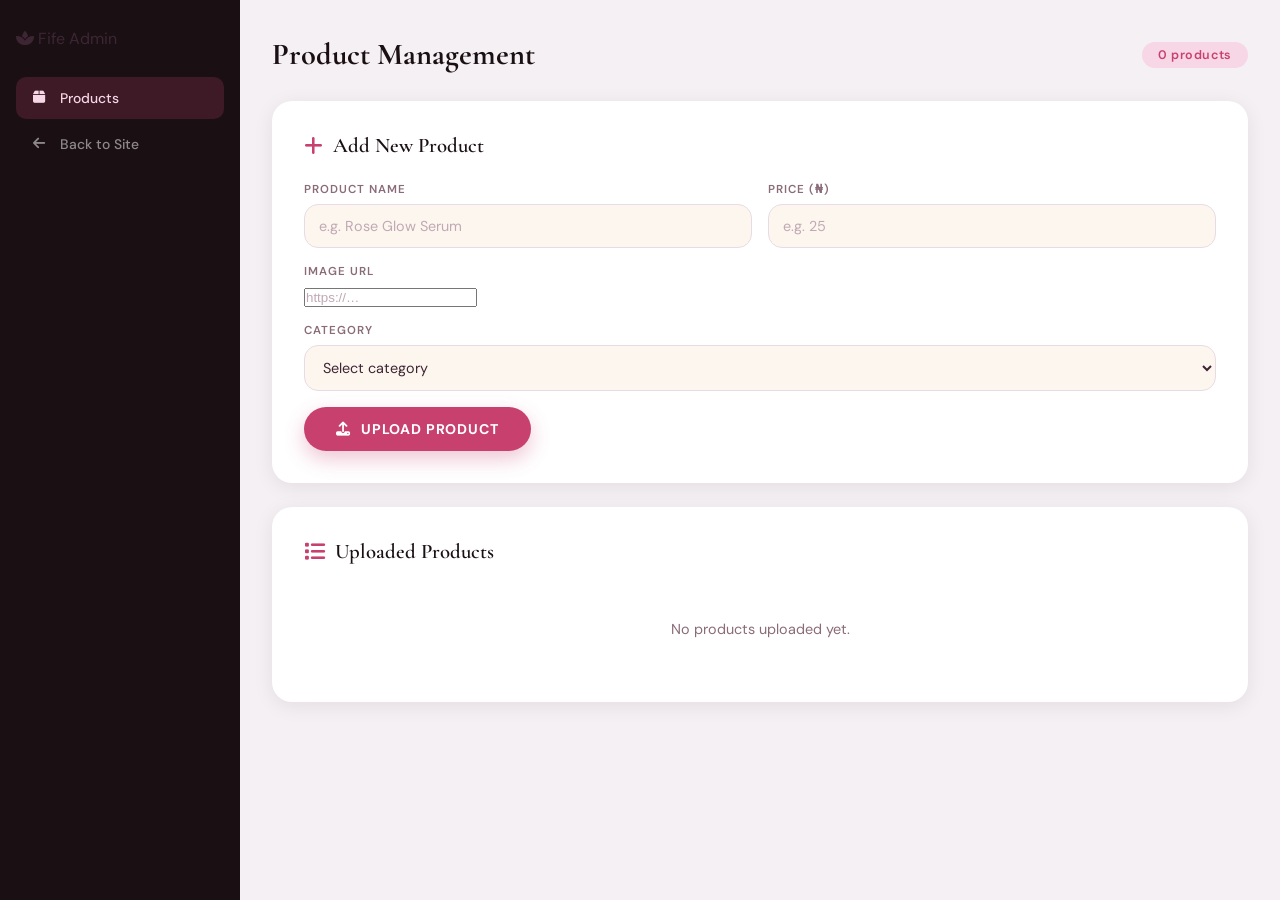
==== commit 190ed1d1: "pp" ====
--- a/admin.html
+++ b/admin.html
@@ -3,804 +3,81 @@
 <head>
   <meta charset="UTF-8">
   <meta name="viewport" content="width=device-width, initial-scale=1.0">
-  <title>Admin Portal — Fife Beauty Hub & Spa</title>
+  <title>Admin — Fife Beauty Hub</title>
   <link rel="stylesheet" href="https://cdnjs.cloudflare.com/ajax/libs/font-awesome/6.5.2/css/all.min.css"/>
   <link href="https://fonts.googleapis.com/css2?family=Cormorant+Garamond:wght@600;700&family=DM+Sans:wght@300;400;500;600&display=swap" rel="stylesheet">
-
-<style>
-/* ── Reset & Base ─────────────────────────────────── */
-*, *::before, *::after { box-sizing: border-box; margin: 0; padding: 0; }
-
-:root {
-  --rose:    #d4828b;
-  --rose-dk: #a85f68;
-  --gold:    #c9a96e;
-  --cream:   #fdf6f0;
-  --charcoal:#1e1a1e;
-  --panel:   #faf5f7;
-  --border:  rgba(212,130,139,.18);
-  --sidebar-w: 240px;
-  --radius:  14px;
-  --shadow:  0 8px 40px rgba(168,95,104,.13);
-  --glow:    0 0 30px rgba(212,130,139,.25);
-}
-
-html, body { height: 100%; font-family: 'DM Sans', sans-serif; background: var(--cream); color: var(--charcoal); }
-
-/* ── LOGIN SCREEN ──────────────────────────────────── */
-#loginScreen {
-  display: flex;
-  align-items: center;
-  justify-content: center;
-  min-height: 100vh;
-  background:
-    radial-gradient(ellipse 80% 60% at 30% 20%, rgba(212,130,139,.18) 0%, transparent 60%),
-    radial-gradient(ellipse 60% 50% at 80% 80%, rgba(201,169,110,.12) 0%, transparent 50%),
-    var(--cream);
-  position: fixed;
-  inset: 0;
-  z-index: 1000;
-}
-
-.login-card {
-  background: rgba(255,255,255,.85);
-  backdrop-filter: blur(20px);
-  border: 1px solid var(--border);
-  border-radius: 24px;
-  padding: 3rem 2.5rem;
-  width: min(420px, 92vw);
-  box-shadow: var(--shadow), 0 0 60px rgba(212,130,139,.08);
-  text-align: center;
-  transform-style: preserve-3d;
-  animation: cardIn .6s cubic-bezier(.34,1.56,.64,1) both;
-}
-
-@keyframes cardIn {
-  from { opacity:0; transform: translateY(30px) scale(.96); }
-  to   { opacity:1; transform: translateY(0) scale(1); }
-}
-
-.login-icon {
-  width: 72px; height: 72px;
-  background: linear-gradient(135deg, var(--rose), var(--gold));
-  border-radius: 50%;
-  display: flex; align-items: center; justify-content: center;
-  margin: 0 auto 1.5rem;
-  font-size: 1.8rem; color: #fff;
-  box-shadow: 0 8px 24px rgba(212,130,139,.4), var(--glow);
-  animation: pulse 3s ease-in-out infinite;
-}
-
-@keyframes pulse {
-  0%,100% { box-shadow: 0 8px 24px rgba(212,130,139,.4), 0 0 0 0 rgba(212,130,139,.3); }
-  50%      { box-shadow: 0 8px 24px rgba(212,130,139,.4), 0 0 0 12px rgba(212,130,139,0); }
-}
-
-.login-card h1 { font-family: 'Cormorant Garamond', serif; font-size: 1.9rem; color: var(--charcoal); margin-bottom:.3rem; }
-.login-card p  { color: #8b7580; font-size: .9rem; margin-bottom: 2rem; }
-
-.login-field { text-align: left; margin-bottom: 1.2rem; }
-.login-field label { display: block; font-size: .8rem; font-weight: 600; color: #8b7580; letter-spacing:.05em; text-transform:uppercase; margin-bottom:.5rem; }
-
-.login-field input {
-  width: 100%;
-  padding: .85rem 1rem;
-  border: 1.5px solid var(--border);
-  border-radius: 10px;
-  font-family: inherit;
-  font-size: .95rem;
-  background: rgba(255,255,255,.7);
-  transition: border .2s, box-shadow .2s;
-  outline: none;
-}
-.login-field input:focus {
-  border-color: var(--rose);
-  box-shadow: 0 0 0 3px rgba(212,130,139,.15);
-}
-
-.login-submit {
-  width: 100%;
-  padding: .95rem;
-  background: linear-gradient(135deg, var(--rose), var(--rose-dk));
-  color: #fff;
-  border: none;
-  border-radius: 10px;
-  font-family: inherit;
-  font-size: 1rem;
-  font-weight: 600;
-  cursor: pointer;
-  letter-spacing: .03em;
-  transition: transform .2s, box-shadow .2s;
-  box-shadow: 0 4px 20px rgba(212,130,139,.4);
-}
-.login-submit:hover  { transform: translateY(-2px); box-shadow: 0 8px 28px rgba(212,130,139,.5); }
-.login-submit:active { transform: translateY(0); }
-
-#loginError { color: #c0392b; font-size: .85rem; margin-top:.8rem; min-height: 1.2em; }
-
-.login-note { margin-top: 1.2rem; font-size: .78rem; color: #bbb; }
-
-/* ── ADMIN PANEL LAYOUT ─────────────────────────────── */
-#adminPanel {
-  display: none;
-  min-height: 100vh;
-}
-
-.admin-wrapper { display: flex; min-height: 100vh; }
-
-/* ── SIDEBAR ─────────────────────────────────────────── */
-.admin-sidebar {
-  width: var(--sidebar-w);
-  background: linear-gradient(180deg, var(--charcoal) 0%, #2d1f2a 100%);
-  display: flex;
-  flex-direction: column;
-  position: fixed;
-  top: 0; left: 0; bottom: 0;
-  z-index: 200;
-  transition: transform .3s;
-  box-shadow: 4px 0 30px rgba(0,0,0,.3);
-}
-
-.sidebar-brand {
-  padding: 2rem 1.5rem 1.5rem;
-  display: flex; align-items: center; gap: .8rem;
-  border-bottom: 1px solid rgba(255,255,255,.07);
-}
-
-.sidebar-brand-icon {
-  width: 40px; height: 40px;
-  background: linear-gradient(135deg, var(--rose), var(--gold));
-  border-radius: 10px;
-  display: flex; align-items: center; justify-content: center;
-  font-size: 1.1rem; color: #fff;
-  box-shadow: 0 4px 12px rgba(212,130,139,.4);
-  flex-shrink: 0;
-}
-
-.sidebar-brand-text .brand-name { display: block; font-family: 'Cormorant Garamond', serif; font-size: 1.05rem; color: #fff; font-weight: 700; }
-.sidebar-brand-text .brand-role { display: block; font-size: .72rem; color: rgba(255,255,255,.45); letter-spacing:.06em; text-transform:uppercase; }
-
-.sidebar-nav { padding: 1.5rem 1rem; flex: 1; }
-.sidebar-nav a {
-  display: flex; align-items: center; gap: .8rem;
-  padding: .8rem 1rem;
-  color: rgba(255,255,255,.55);
-  text-decoration: none;
-  border-radius: 10px;
-  font-size: .9rem;
-  font-weight: 500;
-  margin-bottom: .3rem;
-  transition: all .2s;
-  position: relative;
-}
-.sidebar-nav a:hover { background: rgba(255,255,255,.07); color: rgba(255,255,255,.85); }
-.sidebar-nav a.active {
-  background: linear-gradient(135deg, var(--rose), var(--rose-dk));
-  color: #fff;
-  box-shadow: 0 4px 16px rgba(212,130,139,.35);
-}
-.sidebar-nav a i { width: 18px; text-align: center; }
-
-.sidebar-badge {
-  margin-left: auto;
-  background: var(--gold);
-  color: #fff;
-  font-size: .68rem;
-  font-weight: 700;
-  padding: 2px 7px;
-  border-radius: 20px;
-}
-
-.sidebar-user {
-  padding: 1rem 1.5rem;
-  border-top: 1px solid rgba(255,255,255,.07);
-  display: flex; align-items: center; gap: .8rem;
-}
-
-.user-avatar {
-  width: 36px; height: 36px;
-  background: linear-gradient(135deg, var(--rose), var(--gold));
-  border-radius: 50%;
-  display: flex; align-items: center; justify-content: center;
-  font-size: .8rem; color: #fff; font-weight: 700;
-  flex-shrink: 0;
-}
-
-.user-info { flex: 1; overflow: hidden; }
-.user-info .user-email { display: block; font-size: .75rem; color: rgba(255,255,255,.5); white-space: nowrap; overflow: hidden; text-overflow: ellipsis; }
-.user-info .user-role  { display: block; font-size: .68rem; color: var(--rose); font-weight: 600; }
-
-#logoutBtn {
-  background: none; border: none; color: rgba(255,255,255,.35);
-  cursor: pointer; font-size: .9rem; padding: .3rem;
-  transition: color .2s;
-}
-#logoutBtn:hover { color: var(--rose); }
-
-/* ── MOBILE TOPBAR ───────────────────────────────────── */
-.admin-topbar-mobile {
-  display: none;
-  position: sticky; top: 0; z-index: 100;
-  background: linear-gradient(135deg, var(--charcoal), #2d1f2a);
-  padding: 1rem 1.2rem;
-  align-items: center; justify-content: space-between;
-  box-shadow: 0 2px 10px rgba(0,0,0,.2);
-}
-
-#sidebarToggle {
-  background: rgba(255,255,255,.1);
-  border: none; color: #fff;
-  width: 36px; height: 36px;
-  border-radius: 8px;
-  cursor: pointer;
-  font-size: 1rem;
-  display: flex; align-items: center; justify-content: center;
-  transition: background .2s;
-}
-#sidebarToggle:hover { background: rgba(255,255,255,.18); }
-
-.mobile-brand { font-family: 'Cormorant Garamond', serif; font-size: 1.1rem; color: #fff; }
-
-.sidebar-overlay {
-  display: none;
-  position: fixed; inset: 0; z-index: 199;
-  background: rgba(0,0,0,.5);
-}
-
-/* ── MAIN CONTENT ────────────────────────────────────── */
-.admin-main {
-  flex: 1;
-  margin-left: var(--sidebar-w);
-  padding: 2.5rem 2rem;
-  min-height: 100vh;
-  background:
-    radial-gradient(ellipse 60% 40% at 90% 10%, rgba(212,130,139,.06) 0%, transparent 50%),
-    var(--cream);
-}
-
-.admin-page-header {
-  margin-bottom: 2.5rem;
-  display: flex; align-items: flex-start; justify-content: space-between; gap: 1rem; flex-wrap: wrap;
-}
-.admin-page-header h1 {
-  font-family: 'Cormorant Garamond', serif;
-  font-size: 2.2rem;
-  color: var(--charcoal);
-}
-.admin-page-header p { color: #8b7580; font-size: .9rem; }
-
-.stat-chips { display: flex; gap: .8rem; flex-wrap: wrap; }
-.stat-chip {
-  background: #fff;
-  border: 1px solid var(--border);
-  border-radius: 12px;
-  padding: .6rem 1.1rem;
-  font-size: .85rem;
-  font-weight: 600;
-  color: var(--rose-dk);
-  box-shadow: 0 2px 8px rgba(212,130,139,.08);
-}
-
-/* ── SECTIONS ────────────────────────────────────────── */
-.admin-section { display: none; }
-.admin-section.active { display: block; animation: fadeIn .35s ease; }
-
-@keyframes fadeIn { from { opacity:0; transform:translateY(8px); } to { opacity:1; transform:translateY(0); } }
-
-/* ── CARDS ───────────────────────────────────────────── */
-.admin-card {
-  background: #fff;
-  border: 1px solid var(--border);
-  border-radius: var(--radius);
-  padding: 2rem;
-  margin-bottom: 2rem;
-  box-shadow: var(--shadow);
-  position: relative;
-  overflow: hidden;
-}
-
-.admin-card::before {
-  content: '';
-  position: absolute;
-  top: 0; left: 0; right: 0;
-  height: 3px;
-  background: linear-gradient(90deg, var(--rose), var(--gold));
-}
-
-.card-title {
-  font-family: 'Cormorant Garamond', serif;
-  font-size: 1.3rem;
-  color: var(--charcoal);
-  margin-bottom: 1.5rem;
-  display: flex; align-items: center; gap: .6rem;
-}
-.card-title i { color: var(--rose); font-size: 1rem; }
-
-/* ── PRODUCT FORM ────────────────────────────────────── */
-.product-form { display: grid; gap: 1.2rem; }
-.form-row { display: grid; grid-template-columns: 1fr 1fr; gap: 1.2rem; }
-.form-group { display: flex; flex-direction: column; gap: .45rem; }
-.form-group label { font-size: .78rem; font-weight: 600; color: #8b7580; letter-spacing:.05em; text-transform:uppercase; }
-
-.form-group input,
-.form-group select,
-.form-group textarea {
-  padding: .8rem 1rem;
-  border: 1.5px solid var(--border);
-  border-radius: 10px;
-  font-family: inherit;
-  font-size: .92rem;
-  background: var(--panel);
-  outline: none;
-  transition: border .2s, box-shadow .2s;
-  color: var(--charcoal);
-}
-.form-group input:focus,
-.form-group select:focus,
-.form-group textarea:focus {
-  border-color: var(--rose);
-  box-shadow: 0 0 0 3px rgba(212,130,139,.12);
-  background: #fff;
-}
-.form-group textarea { resize: vertical; min-height: 80px; }
-
-.image-upload-zone {
-  border: 2px dashed var(--border);
-  border-radius: 12px;
-  padding: 1.5rem;
-  text-align: center;
-  cursor: pointer;
-  transition: border-color .2s, background .2s;
-  background: var(--panel);
-}
-.image-upload-zone:hover { border-color: var(--rose); background: rgba(212,130,139,.04); }
-.image-upload-zone i  { font-size: 2rem; color: var(--rose); margin-bottom: .5rem; display: block; }
-.image-upload-zone p  { font-size: .85rem; color: #8b7580; }
-.image-upload-zone input { display: none; }
-
-.progress-wrap {
-  display: none;
-  background: #f0e8eb;
-  border-radius: 20px;
-  height: 8px;
-  overflow: hidden;
-  margin-top: .5rem;
-}
-#progressBar {
-  height: 100%;
-  width: 0;
-  background: linear-gradient(90deg, var(--rose), var(--gold));
-  transition: width .2s;
-}
-
-.btn-upload {
-  padding: 1rem 2rem;
-  background: linear-gradient(135deg, var(--rose), var(--rose-dk));
-  color: #fff;
-  border: none;
-  border-radius: 10px;
-  font-family: inherit;
-  font-size: .95rem;
-  font-weight: 600;
-  cursor: pointer;
-  transition: transform .2s, box-shadow .2s;
-  box-shadow: 0 4px 16px rgba(212,130,139,.4);
-  display: flex; align-items: center; gap: .5rem; justify-content: center;
-  width: fit-content;
-}
-.btn-upload:hover  { transform: translateY(-2px); box-shadow: 0 8px 24px rgba(212,130,139,.5); }
-.btn-upload:active { transform: translateY(0); }
-.btn-upload:disabled { opacity: .6; cursor: not-allowed; transform: none; }
-
-/* ── PRODUCT GRID (admin) ────────────────────────────── */
-.admin-product-grid {
-  display: grid;
-  grid-template-columns: repeat(auto-fill, minmax(220px, 1fr));
-  gap: 1.5rem;
-}
-
-.admin-product-card {
-  background: var(--panel);
-  border: 1px solid var(--border);
-  border-radius: var(--radius);
-  overflow: hidden;
-  transition: transform .3s, box-shadow .3s;
-  position: relative;
-}
-.admin-product-card:hover {
-  transform: translateY(-6px) rotateX(2deg);
-  box-shadow: 0 20px 40px rgba(168,95,104,.15);
-}
-
-.admin-product-img-wrap { position: relative; height: 180px; overflow: hidden; }
-.admin-product-img-wrap img { width: 100%; height: 100%; object-fit: cover; transition: transform .4s; }
-.admin-product-card:hover .admin-product-img-wrap img { transform: scale(1.08); }
-
-.admin-product-badge {
-  position: absolute; top: .6rem; right: .6rem;
-  background: linear-gradient(135deg, var(--rose), var(--gold));
-  color: #fff;
-  font-size: .68rem;
-  font-weight: 700;
-  padding: 3px 10px;
-  border-radius: 20px;
-  letter-spacing: .04em;
-}
-
-.admin-product-body { padding: 1rem; }
-.admin-product-body h3 { font-size: .95rem; font-weight: 600; margin-bottom: .3rem; }
-.admin-product-desc   { font-size: .78rem; color: #8b7580; margin-bottom: .5rem; line-height: 1.4; }
-.admin-product-price  { font-size: 1.05rem; font-weight: 700; color: var(--rose-dk); }
-
-.admin-delete-btn {
-  width: 100%;
-  padding: .6rem;
-  background: none;
-  border: none;
-  border-top: 1px solid var(--border);
-  color: #c0392b;
-  font-size: .82rem;
-  font-weight: 600;
-  cursor: pointer;
-  transition: background .2s;
-  display: flex; align-items: center; justify-content: center; gap: .4rem;
-}
-.admin-delete-btn:hover { background: rgba(192,57,43,.07); }
-
-/* ── ORDERS ──────────────────────────────────────────── */
-.order-toolbar {
-  display: flex; align-items: center; gap: 1rem;
-  margin-bottom: 1.5rem; flex-wrap: wrap;
-}
-.order-toolbar label { font-size: .82rem; color: #8b7580; font-weight: 600; }
-.order-toolbar select {
-  padding: .55rem 1rem;
-  border: 1.5px solid var(--border);
-  border-radius: 8px;
-  font-family: inherit;
-  font-size: .88rem;
-  outline: none;
-  cursor: pointer;
-  background: #fff;
-}
-
-.order-grid { display: grid; grid-template-columns: repeat(auto-fill, minmax(300px, 1fr)); gap: 1.2rem; }
-
-.order-card {
-  background: var(--panel);
-  border: 1px solid var(--border);
-  border-radius: var(--radius);
-  padding: 1.3rem 1.2rem;
-  transition: transform .25s, box-shadow .25s;
-  border-left: 4px solid var(--border);
-}
-.order-card:hover { transform: translateY(-4px); box-shadow: 0 10px 30px rgba(168,95,104,.1); }
-.order-card.status-pending   { border-left-color: #f39c12; }
-.order-card.status-confirmed { border-left-color: #3498db; }
-.order-card.status-completed { border-left-color: #27ae60; }
-.order-card.status-cancelled { border-left-color: #e74c3c; }
-
-.order-card-head { display: flex; align-items: center; gap: .7rem; margin-bottom: .8rem; flex-wrap: wrap; }
-.order-id   { font-weight: 700; font-size: .9rem; color: var(--charcoal); }
-.order-date { font-size: .75rem; color: #8b7580; margin-left: auto; }
-
-.order-badge {
-  font-size: .65rem; font-weight: 700;
-  padding: 2px 9px; border-radius: 20px;
-  letter-spacing: .06em;
-}
-.order-badge--pending   { background: rgba(243,156,18,.15); color: #b7770d; }
-.order-badge--confirmed { background: rgba(52,152,219,.15); color: #1f6fa0; }
-.order-badge--completed { background: rgba(39,174,96,.15);  color: #1a7a41; }
-.order-badge--cancelled { background: rgba(231,76,60,.15);  color: #c0392b; }
-
-.order-items, .order-total { font-size: .84rem; color: #666; margin-bottom: .5rem; display: flex; align-items: center; gap: .4rem; }
-.order-total strong { color: var(--charcoal); }
-
-.order-actions { display: flex; gap: .6rem; margin-top: 1rem; }
-.order-status-select {
-  flex: 1; padding: .5rem .7rem;
-  border: 1.5px solid var(--border);
-  border-radius: 8px;
-  font-family: inherit;
-  font-size: .82rem;
-  outline: none;
-  background: #fff;
-}
-.order-update-btn {
-  padding: .5rem 1rem;
-  background: linear-gradient(135deg, var(--rose), var(--rose-dk));
-  color: #fff; border: none;
-  border-radius: 8px; font-family: inherit;
-  font-size: .82rem; font-weight: 600;
-  cursor: pointer; transition: opacity .2s;
-}
-.order-update-btn:hover { opacity: .85; }
-
-/* ── UTILS ───────────────────────────────────────────── */
-.admin-loading { text-align: center; padding: 3rem; color: #8b7580; font-size: .9rem; }
-.empty-msg { text-align: center; color: #aaa; font-size: .9rem; padding: 2rem 0; }
-
-/* ── TOAST ───────────────────────────────────────────── */
-.toast {
-  position: fixed; bottom: 2rem; right: 2rem;
-  background: var(--charcoal);
-  color: #fff;
-  padding: .9rem 1.5rem;
-  border-radius: 12px;
-  font-size: .9rem;
-  font-weight: 500;
-  transform: translateY(20px);
-  opacity: 0;
-  pointer-events: none;
-  transition: all .35s cubic-bezier(.34,1.56,.64,1);
-  z-index: 9999;
-  max-width: 320px;
-  box-shadow: 0 8px 30px rgba(0,0,0,.25);
-}
-.toast.show { opacity: 1; transform: translateY(0); }
-
-/* ── RESPONSIVE ──────────────────────────────────────── */
-@media (max-width: 768px) {
-  .admin-sidebar {
-    transform: translateX(-100%);
-  }
-  .admin-sidebar.open {
-    transform: translateX(0);
-  }
-  .sidebar-overlay.visible { display: block; }
-
-  .admin-topbar-mobile { display: flex; }
-  .admin-main { margin-left: 0; padding: 1.2rem; }
-  .form-row { grid-template-columns: 1fr; }
-  .admin-page-header { flex-direction: column; }
-}
-
-@media (max-width: 480px) {
-  .admin-product-grid { grid-template-columns: 1fr; }
-  .order-grid { grid-template-columns: 1fr; }
-}
-</style>
+  <link rel="stylesheet" href="admin.css">
 </head>
 <body>
 
-<!-- ══════════════ LOGIN SCREEN ══════════════ -->
-<div id="loginScreen">
-  <div class="login-card">
-    <div class="login-icon"><i class="fa-solid fa-spa"></i></div>
-    <h1>Admin Portal</h1>
-    <p>Fife Beauty Hub &amp; Spa — restricted access only</p>
+<div class="admin-wrapper">
 
-    <form id="loginForm" novalidate>
-      <div class="login-field">
-        <label for="adminLoginEmail">Email Address</label>
-        <input type="email" id="adminLoginEmail" placeholder="admin@fifespa.com" autocomplete="email" required>
-      </div>
-      <div class="login-field">
-        <label for="adminLoginPass">Password</label>
-        <input type="password" id="adminLoginPass" placeholder="••••••••" autocomplete="current-password" required>
-      </div>
-      <button type="submit" class="login-submit">
-        <i class="fa-solid fa-lock"></i> Sign In
-      </button>
-      <p id="loginError"></p>
-    </form>
+  <!-- Sidebar -->
+  <aside class="admin-sidebar">
+    <div class="sidebar-brand">
+      <i class="fa-solid fa-spa"></i>
+      <span>Fife Admin</span>
+    </div>
+    <nav class="sidebar-nav">
+      <a href="#" class="active"><i class="fa-solid fa-box"></i> Products</a>
+      <a href="index.html"><i class="fa-solid fa-arrow-left"></i> Back to Site</a>
+    </nav>
+  </aside>
 
-    <p class="login-note">This area is restricted to authorised Fife Beauty Hub staff only.</p>
-  </div>
-</div>
+  <!-- Main -->
+  <main class="admin-main">
+    <div class="admin-topbar">
+      <h1>Product Management</h1>
+      <span class="product-count" id="productCount">0 products</span>
+    </div>
 
-<!-- ══════════════ ADMIN PANEL ══════════════ -->
-<div id="adminPanel">
-  <div class="admin-wrapper">
-
-    <!-- Sidebar overlay (mobile) -->
-    <div class="sidebar-overlay" id="sidebarOverlay"></div>
-
-    <!-- Sidebar -->
-    <aside class="admin-sidebar" id="adminSidebar">
-      <div class="sidebar-brand">
-        <div class="sidebar-brand-icon"><i class="fa-solid fa-spa"></i></div>
-        <div class="sidebar-brand-text">
-          <span class="brand-name">Fife Beauty</span>
-          <span class="brand-role">Admin Portal</span>
-        </div>
-      </div>
-
-      <nav class="sidebar-nav">
-        <a href="#" class="active" data-section="sectionDashboard">
-          <i class="fa-solid fa-chart-pie"></i> Dashboard
-        </a>
-        <a href="#" data-section="sectionProducts">
-          <i class="fa-solid fa-box-open"></i> Manage Products
-        </a>
-        <a href="#" data-section="sectionOrders">
-          <i class="fa-solid fa-receipt"></i> New Orders
-          <span class="sidebar-badge" id="pendingBadge">0</span>
-        </a>
-        <a href="index.html" style="margin-top:auto">
-          <i class="fa-solid fa-arrow-left"></i> Back to Site
-        </a>
-      </nav>
-
-      <div class="sidebar-user">
-        <div class="user-avatar">A</div>
-        <div class="user-info">
-          <span class="user-email" id="adminEmail">—</span>
-          <span class="user-role">Administrator</span>
-        </div>
-        <button id="logoutBtn" title="Sign out"><i class="fa-solid fa-right-from-bracket"></i></button>
-      </div>
-    </aside>
-
-    <!-- Main -->
-    <main class="admin-main">
-
-      <!-- Mobile top bar -->
-      <div class="admin-topbar-mobile">
-        <button id="sidebarToggle"><i class="fa-solid fa-bars"></i></button>
-        <span class="mobile-brand">Fife Admin</span>
-        <button id="logoutBtn2" style="background:none;border:none;color:rgba(255,255,255,.6);cursor:pointer;font-size:.9rem;">
-          <i class="fa-solid fa-right-from-bracket"></i>
-        </button>
-      </div>
-
-      <!-- ─── DASHBOARD SECTION ─── -->
-      <div id="sectionDashboard" class="admin-section active">
-        <div class="admin-page-header">
-          <div>
-            <h1>Welcome back 🌸</h1>
-            <p>Here's a quick overview of your store.</p>
+    <!-- Upload Form -->
+    <section class="admin-card">
+      <h2 class="card-title"><i class="fa-solid fa-plus"></i> Add New Product</h2>
+      <form id="productForm" class="product-form" novalidate>
+        <div class="form-row">
+          <div class="form-group">
+            <label for="productName">Product Name</label>
+            <input type="text" id="productName" placeholder="e.g. Rose Glow Serum" required>
           </div>
-          <div class="stat-chips">
-            <div class="stat-chip"><i class="fa-solid fa-box"></i> <span id="dashProductCount">—</span> Products</div>
-            <div class="stat-chip"><i class="fa-solid fa-receipt"></i> <span id="dashOrderCount">—</span> Orders</div>
-            <div class="stat-chip"><i class="fa-solid fa-clock"></i> <span id="dashPendingCount">—</span> Pending</div>
+          <div class="form-group">
+            <label for="productPrice">Price (₦)</label>
+            <input type="number" id="productPrice" placeholder="e.g. 25" min="0" required>
           </div>
         </div>
+        <div class="form-group">
+          <label for="productImage">Image URL</label>
+          <input type="url" id="productImage" placeholder="https://…" required>
+        </div>
+        <div class="form-group">
+          <label for="productCategory">Category</label>
+          <select id="productCategory">
+            <option value="" disabled selected>Select category</option>
+            <option>Skincare</option>
+            <option>Body Care</option>
+            <option>Nail Care</option>
+            <option>Facial Care</option>
+          </select>
+        </div>
+        <button type="submit" class="btn-upload">
+          <i class="fa-solid fa-upload"></i> Upload Product
+        </button>
+      </form>
+    </section>
 
-        <div class="admin-card">
-          <h2 class="card-title"><i class="fa-solid fa-bolt"></i> Quick Actions</h2>
-          <div style="display:flex;gap:1rem;flex-wrap:wrap;">
-            <button class="btn-upload" onclick="document.querySelector('[data-section=sectionProducts]').click()">
-              <i class="fa-solid fa-plus"></i> Add New Product
-            </button>
-            <button class="btn-upload" style="background:linear-gradient(135deg,#c9a96e,#a07840);" onclick="document.querySelector('[data-section=sectionOrders]').click()">
-              <i class="fa-solid fa-eye"></i> View Orders
-            </button>
-          </div>
-        </div>
+    <!-- Product List -->
+    <section class="admin-card">
+      <h2 class="card-title"><i class="fa-solid fa-list"></i> Uploaded Products</h2>
+      <div id="adminProducts" class="admin-product-grid">
+        <p class="empty-msg">No products uploaded yet.</p>
       </div>
+    </section>
 
-      <!-- ─── PRODUCTS SECTION ─── -->
-      <div id="sectionProducts" class="admin-section">
-        <div class="admin-page-header">
-          <div>
-            <h1>Manage Products</h1>
-            <p>Add, view, and remove products from your store.</p>
-          </div>
-          <div class="stat-chips">
-            <div class="stat-chip" id="productCount">0 products</div>
-          </div>
-        </div>
-
-        <!-- Add Product Form -->
-        <div class="admin-card">
-          <h2 class="card-title"><i class="fa-solid fa-plus"></i> Add New Product</h2>
-          <form id="productForm" class="product-form" novalidate>
-            <div class="form-row">
-              <div class="form-group">
-                <label for="productName">Product Name *</label>
-                <input type="text" id="productName" placeholder="e.g. Rose Glow Serum" required>
-              </div>
-              <div class="form-group">
-                <label for="productPrice">Price (₦) *</label>
-                <input type="number" id="productPrice" placeholder="e.g. 4500" min="0" step="0.01" required>
-              </div>
-            </div>
-
-            <div class="form-group">
-              <label for="productDescription">Description</label>
-              <textarea id="productDescription" placeholder="Brief product description…"></textarea>
-            </div>
-
-            <div class="form-row">
-              <div class="form-group">
-                <label for="productCategory">Category *</label>
-                <select id="productCategory" required>
-                  <option value="" disabled selected>Select category</option>
-                  <option>Skincare</option>
-                  <option>Body Care</option>
-                  <option>Nail Care</option>
-                  <option>Facial Care</option>
-                </select>
-              </div>
-              <div class="form-group">
-                <label>Product Image *</label>
-                <div class="image-upload-zone" onclick="document.getElementById('productImageFile').click()">
-                  <i class="fa-solid fa-cloud-arrow-up"></i>
-                  <p>Click to upload image from your device</p>
-                  <input type="file" id="productImageFile" accept="image/*">
-                </div>
-                <div class="progress-wrap" id="uploadProgress">
-                  <div id="progressBar"></div>
-                </div>
-                <!-- Hidden field stores the downloaded URL -->
-                <input type="hidden" id="productImageUrl">
-              </div>
-            </div>
-
-            <button type="submit" class="btn-upload">
-              <i class="fa-solid fa-cloud-arrow-up"></i> Save Product to Firebase
-            </button>
-          </form>
-        </div>
-
-        <!-- Product List -->
-        <div class="admin-card">
-          <h2 class="card-title"><i class="fa-solid fa-boxes-stacked"></i> All Products</h2>
-          <div id="adminProducts" class="admin-product-grid">
-            <p class="empty-msg">Loading…</p>
-          </div>
-        </div>
-      </div>
-
-      <!-- ─── ORDERS SECTION ─── -->
-      <div id="sectionOrders" class="admin-section">
-        <div class="admin-page-header">
-          <div>
-            <h1>Customer Orders</h1>
-            <p>Review and update the status of every order.</p>
-          </div>
-          <div class="stat-chips">
-            <div class="stat-chip" id="orderCount">0 orders</div>
-          </div>
-        </div>
-
-        <div class="admin-card">
-          <div class="order-toolbar">
-            <label for="orderFilter">Filter by status:</label>
-            <select id="orderFilter">
-              <option value="all">All Orders</option>
-              <option value="pending">Pending</option>
-              <option value="confirmed">Confirmed</option>
-              <option value="completed">Completed</option>
-              <option value="cancelled">Cancelled</option>
-            </select>
-          </div>
-          <div id="orderList" class="order-grid">
-            <p class="empty-msg">Loading…</p>
-          </div>
-        </div>
-      </div>
-
-    </main>
-  </div>
+  </main>
 </div>
 
 <div class="toast" id="adminToast"></div>
 
-<script type="module" src="scripts/admin.js"></script>
-
-<script>
-  // Mobile overlay & logout2
-  const overlay  = document.getElementById('sidebarOverlay');
-  const sidebar  = document.getElementById('adminSidebar');
-  const toggle   = document.getElementById('sidebarToggle');
-
-  toggle?.addEventListener('click', () => {
-    sidebar.classList.toggle('open');
-    overlay.classList.toggle('visible');
-  });
-  overlay?.addEventListener('click', () => {
-    sidebar.classList.remove('open');
-    overlay.classList.remove('visible');
-  });
-
-  document.getElementById('logoutBtn2')?.addEventListener('click', () => {
-    import("https://www.gstatic.com/firebasejs/10.12.0/firebase-auth.js")
-      .then(({ getAuth, signOut }) => signOut(getAuth()));
-  });
-</script>
+<script src="admin.js"></script>
 </body>
 </html>
--- a/admin.css
+++ b/admin.css
@@ -0,0 +1,601 @@
+/* ============================================
+   FIFE BEAUTY HUB — Admin CSS
+   Mobile-first, full responsive
+============================================ */
+@import url('https://fonts.googleapis.com/css2?family=Cormorant+Garamond:wght@600;700&family=DM+Sans:wght@300;400;500;600&display=swap');
+
+:root {
+  --rose:      #c8416e;
+  --rose-deep: #a12d55;
+  --rose-soft: #f7d6e5;
+  --cream:     #fdf6ef;
+  --dark:      #1a1014;
+  --text:      #3d2533;
+  --text-muted:#8a6b78;
+  --bg:        #f5f0f3;
+  --white:     #fff;
+  --radius:    14px;
+  --shadow:    0 4px 20px rgba(26,16,20,.08);
+  --font-serif:'Cormorant Garamond', serif;
+  --font-sans: 'DM Sans', sans-serif;
+  --tr:        .25s ease;
+  --bottom-nav-h: 64px;
+}
+
+*, *::before, *::after { margin:0; padding:0; box-sizing:border-box; }
+html { scroll-behavior: smooth; }
+body { font-family: var(--font-sans); background: var(--bg); color: var(--text); min-height:100vh; }
+.hidden { display:none !important; }
+img { display:block; max-width:100%; }
+button { font-family:inherit; cursor:pointer; border:none; }
+a { text-decoration: none; color: inherit; }
+textarea { font-family: inherit; resize: vertical; }
+
+/* ============ LOGIN ============ */
+.login-screen {
+  min-height: 100vh;
+  display: flex; align-items: center; justify-content: center;
+  background: linear-gradient(135deg, var(--dark) 0%, #2e1c25 100%);
+  padding: 20px;
+}
+.login-card {
+  background: var(--white);
+  border-radius: 24px;
+  padding: 40px 32px;
+  width: 100%; max-width: 420px;
+  box-shadow: 0 24px 80px rgba(0,0,0,.35);
+  text-align: center;
+}
+.login-logo img { height: 80px; margin: 0 auto 16px; object-fit: contain; }
+.login-title { font-family: var(--font-serif); font-size: 1.8rem; font-weight:700; color: var(--dark); margin-bottom: 6px; }
+.login-sub   { font-size: .85rem; color: var(--text-muted); margin-bottom: 24px; }
+.login-error {
+  background:#fff0f3; border:1px solid #f5c6d0; color:#c0392b;
+  border-radius:10px; padding:11px 14px; font-size:.85rem;
+  margin-bottom:16px; display:flex; align-items:center; gap:8px; text-align:left;
+}
+.login-form { text-align: left; }
+.form-group { margin-bottom: 16px; }
+.form-group label {
+  display:block; font-size:.72rem; font-weight:600;
+  letter-spacing:.09em; text-transform:uppercase;
+  color: var(--text-muted); margin-bottom:7px;
+}
+.input-icon-wrap { position:relative; display:flex; align-items:center; }
+.input-icon-wrap > i:first-child {
+  position:absolute; left:14px; color: var(--text-muted); font-size:.9rem; pointer-events:none;
+}
+.input-icon-wrap input {
+  width:100%; padding:13px 44px 13px 40px;
+  border:1.5px solid #e8dce4; border-radius: var(--radius);
+  background: var(--cream); font-family: var(--font-sans);
+  font-size:.92rem; color: var(--text); outline:none;
+  transition: border-color var(--tr), background var(--tr);
+}
+.input-icon-wrap input:focus { border-color: var(--rose); background:#fff; }
+.input-icon-wrap input::placeholder { color:#c0a8b4; }
+.toggle-pass {
+  position:absolute; right:12px; background:none; border:none;
+  color: var(--text-muted); font-size:.9rem; padding:4px; transition:color var(--tr);
+}
+.toggle-pass:hover { color: var(--rose); }
+.btn-login {
+  width:100%; padding:14px; background: var(--rose); color:#fff;
+  border-radius:50px; font-size:.9rem; font-weight:700;
+  letter-spacing:.07em; text-transform:uppercase;
+  box-shadow:0 8px 24px rgba(200,65,110,.3); transition: var(--tr);
+  margin-top:6px; display:flex; align-items:center; justify-content:center; gap:10px;
+}
+.btn-login:hover { background: var(--rose-deep); transform:translateY(-2px); }
+.back-link {
+  display:inline-flex; align-items:center; gap:8px;
+  margin-top:20px; color: var(--text-muted); font-size:.82rem; transition:color var(--tr);
+}
+.back-link:hover { color: var(--rose); }
+
+/* ============ DASHBOARD LAYOUT ============ */
+.admin-wrapper { display:flex; min-height:100vh; }
+
+/* Desktop Sidebar */
+.admin-sidebar {
+  width:240px; background: var(--dark);
+  padding:28px 16px; display:flex; flex-direction:column;
+  gap:28px; position:sticky; top:0; height:100vh; flex-shrink:0;
+}
+.sidebar-logo { height:60px; margin:0 auto; object-fit:contain; filter:brightness(0) invert(1) opacity(.85); }
+.sidebar-nav { display:flex; flex-direction:column; gap:4px; flex:1; }
+.sidebar-nav a {
+  display:flex; align-items:center; gap:12px; padding:12px 14px;
+  border-radius:10px; color:rgba(255,255,255,.5);
+  font-size:.87rem; font-weight:500; transition: all var(--tr); position:relative;
+}
+.sidebar-nav a:hover, .sidebar-nav a.active {
+  background:rgba(200,65,110,.2); color: var(--rose-soft);
+}
+.sidebar-nav a i { width:18px; text-align:center; }
+.sidebar-footer { display:flex; flex-direction:column; gap:8px; padding-top:16px; border-top:1px solid rgba(255,255,255,.08); }
+.sidebar-link {
+  display:flex; align-items:center; gap:10px; padding:10px 14px;
+  border-radius:10px; color:rgba(255,255,255,.45); font-size:.84rem; transition:color var(--tr);
+}
+.sidebar-link:hover { color:rgba(255,255,255,.8); }
+.btn-logout {
+  display:flex; align-items:center; gap:10px; padding:11px 14px;
+  background:rgba(200,65,110,.15); color: var(--rose-soft);
+  border:1px solid rgba(200,65,110,.25); border-radius:10px;
+  font-size:.84rem; font-weight:600; transition: all var(--tr); width:100%;
+}
+.btn-logout:hover { background:rgba(200,65,110,.3); }
+
+/* Main */
+.admin-main { flex:1; padding:36px 32px; overflow-y:auto; min-width:0; }
+
+/* Topbar */
+.admin-topbar {
+  display:flex; align-items:center; justify-content:space-between;
+  margin-bottom:28px; gap:12px;
+}
+.admin-topbar h1 { font-family: var(--font-serif); font-size:1.9rem; font-weight:700; color: var(--dark); }
+.admin-welcome   { font-size:.82rem; color: var(--text-muted); margin-top:2px; }
+.topbar-right    { display:flex; align-items:center; gap:10px; }
+.product-count   {
+  background: var(--rose-soft); color: var(--rose);
+  padding:5px 16px; border-radius:50px; font-size:.78rem; font-weight:600;
+  letter-spacing:.05em; white-space:nowrap;
+}
+.btn-logout-top {
+  display:none; /* hidden on desktop, shown on mobile */
+  width:36px; height:36px; border-radius:50%;
+  background:rgba(200,65,110,.12); color: var(--rose);
+  align-items:center; justify-content:center; font-size:.95rem;
+  border:1px solid rgba(200,65,110,.2); transition: var(--tr);
+}
+.btn-logout-top:hover { background: var(--rose); color:#fff; }
+
+/* ============ CARDS ============ */
+.admin-card { background: var(--white); border-radius:20px; padding:32px; box-shadow: var(--shadow); margin-bottom:24px; }
+.card-title {
+  font-family: var(--font-serif); font-size:1.3rem; font-weight:600;
+  color: var(--dark); margin-bottom:24px; display:flex; align-items:center; gap:10px;
+}
+.card-title i { color: var(--rose); }
+
+/* ============ FORM ============ */
+.product-form { display:flex; flex-direction:column; }
+.form-row { display:grid; grid-template-columns:1fr 1fr; gap:16px; }
+.form-group { margin-bottom:16px; }
+.form-group input[type="text"],
+.form-group input[type="number"],
+.form-group select,
+.form-group textarea {
+  width:100%; padding:12px 14px;
+  border:1.5px solid #e8dce4; border-radius: var(--radius);
+  background: var(--cream); font-family: var(--font-sans);
+  font-size:.9rem; color: var(--text); outline:none;
+  transition: border-color var(--tr), background var(--tr);
+}
+.form-group input:focus, .form-group select:focus, .form-group textarea:focus {
+  border-color: var(--rose); background:#fff;
+}
+.form-group input::placeholder, .form-group textarea::placeholder { color:#c0a8b4; }
+
+/* Image upload zone */
+.image-upload-zone {
+  border:2px dashed #e0cfd8; border-radius: var(--radius);
+  background: var(--cream); min-height:160px;
+  display:flex; align-items:center; justify-content:center;
+  cursor:pointer; overflow:hidden; position:relative;
+  transition: border-color var(--tr), background var(--tr);
+}
+.image-upload-zone:hover, .image-upload-zone.drag-over {
+  border-color: var(--rose); background: var(--rose-soft);
+}
+.upload-placeholder { text-align:center; padding:28px 16px; pointer-events:none; }
+.upload-placeholder i { font-size:2rem; color: var(--rose); margin-bottom:10px; display:block; }
+.upload-placeholder p { font-size:.9rem; font-weight:600; color: var(--text); margin-bottom:4px; }
+.upload-placeholder span { font-size:.75rem; color: var(--text-muted); }
+.image-preview { width:100%; position:relative; }
+.image-preview img { width:100%; height:200px; object-fit:cover; }
+.remove-img {
+  position:absolute; top:8px; right:8px; width:30px; height:30px;
+  background:rgba(26,16,20,.7); color:#fff; border-radius:50%;
+  display:grid; place-items:center; font-size:.85rem; transition: background var(--tr);
+}
+.remove-img:hover { background: var(--rose); }
+.btn-upload {
+  display:inline-flex; align-items:center; gap:10px; padding:13px 32px;
+  background: var(--rose); color:#fff; border-radius:50px;
+  font-size:.88rem; font-weight:700; letter-spacing:.06em; text-transform:uppercase;
+  box-shadow:0 8px 20px rgba(200,65,110,.3); transition: var(--tr); align-self:flex-start;
+}
+.btn-upload:hover:not(:disabled) { background: var(--rose-deep); transform:translateY(-2px); }
+.btn-upload:disabled { opacity:.6; cursor:default; }
+
+/* ============ MANAGE TOOLBAR ============ */
+.manage-toolbar { display:flex; align-items:center; gap:12px; margin-bottom:20px; flex-wrap:wrap; }
+.search-wrap { position:relative; flex:1; min-width:180px; }
+.search-wrap i { position:absolute; left:13px; top:50%; transform:translateY(-50%); color: var(--text-muted); font-size:.85rem; pointer-events:none; }
+.search-input {
+  width:100%; padding:10px 14px 10px 36px;
+  border:1.5px solid #e8dce4; border-radius:50px;
+  background: var(--cream); font-family: var(--font-sans);
+  font-size:.88rem; color: var(--text); outline:none; transition: border-color var(--tr);
+}
+.search-input:focus { border-color: var(--rose); }
+.manage-count { font-size:.8rem; color: var(--text-muted); font-weight:500; white-space:nowrap; }
+
+/* ============ ADMIN PRODUCT GRID ============ */
+.admin-product-grid { display:grid; grid-template-columns:repeat(auto-fill, minmax(200px,1fr)); gap:16px; }
+.empty-msg { grid-column:1/-1; color: var(--text-muted); font-size:.9rem; text-align:center; padding:32px 0; }
+.admin-product {
+  border:1px solid #f0e8ec; border-radius: var(--radius);
+  overflow:hidden; background: var(--cream);
+  display:flex; flex-direction:column;
+  transition: box-shadow var(--tr), transform var(--tr);
+}
+.admin-product:hover { box-shadow:0 8px 24px rgba(26,16,20,.1); transform:translateY(-3px); }
+.admin-product-img-wrap { position:relative; }
+.admin-product-img-wrap img { width:100%; height:150px; object-fit:cover; }
+.product-category-badge {
+  position:absolute; top:7px; left:7px;
+  background:rgba(26,16,20,.65); color:#fff;
+  font-size:.65rem; font-weight:600; letter-spacing:.07em; text-transform:uppercase;
+  padding:3px 9px; border-radius:50px;
+}
+.admin-product-info { padding:12px 14px 8px; flex:1; }
+.admin-product-info h3  { font-size:.9rem; font-weight:600; color: var(--dark); margin-bottom:4px; }
+.admin-product-info .price { font-size:.85rem; color: var(--rose); font-weight:600; }
+.admin-product-actions { padding:8px 12px 12px; }
+.btn-delete-product {
+  width:100%; padding:9px 0; background:#fff0f3; color:#c0392b;
+  border:1.5px solid #f5c6d0; border-radius:8px;
+  font-size:.8rem; font-weight:600; display:flex; align-items:center; justify-content:center; gap:6px;
+  transition: all var(--tr);
+}
+.btn-delete-product:hover { background:#c0392b; color:#fff; border-color:#c0392b; }
+
+/* ============ ORDERS ============ */
+.orders-count-pill {
+  display:inline-block; background: var(--rose); color:#fff;
+  font-size:.65rem; font-weight:700; min-width:18px; height:18px;
+  border-radius:50px; text-align:center; line-height:18px;
+  padding:0 5px; margin-left:8px; vertical-align:middle;
+}
+.orders-filter-row {
+  display:flex; gap:8px; margin-bottom:20px; flex-wrap:wrap;
+}
+.order-filter-btn {
+  padding:8px 18px; border:1.5px solid #e8dce4; border-radius:50px;
+  background:#fff; font-size:.78rem; font-weight:600;
+  color: var(--text-muted); cursor:pointer; transition: var(--tr);
+}
+.order-filter-btn:hover { border-color: var(--rose); color: var(--rose); }
+.order-filter-btn.active { background: var(--rose); border-color: var(--rose); color:#fff; }
+
+.orders-loading { text-align:center; padding:40px; color: var(--text-muted); font-size:.9rem; }
+.orders-loading i { font-size:1.5rem; color: var(--rose); display:block; margin-bottom:10px; }
+
+#ordersList { display:flex; flex-direction:column; gap:16px; }
+.order-card { border:1px solid #f0e8ec; border-radius: var(--radius); overflow:hidden; background: var(--bg); }
+
+.order-header {
+  display:flex; align-items:center; justify-content:space-between;
+  flex-wrap:wrap; gap:8px; padding:12px 16px;
+  background: var(--white); border-bottom:1px solid #f0e8ec;
+}
+.order-ref-wrap { display:flex; align-items:center; gap:8px; }
+.order-ref { font-size:.82rem; font-weight:700; color: var(--dark); font-family:monospace; }
+.order-date { font-size:.75rem; color: var(--text-muted); }
+.order-status {
+  font-size:.65rem; font-weight:700; letter-spacing:.07em;
+  text-transform:uppercase; padding:3px 10px; border-radius:50px;
+}
+.status-pending   { background:#fff3cd; color:#856404; }
+.status-confirmed { background:#d4edda; color:#155724; }
+.status-rejected  { background:#f8d7da; color:#721c24; }
+
+.order-body { display:grid; grid-template-columns:1fr 180px; }
+.order-details { padding:14px 16px; }
+.order-info-row {
+  display:flex; align-items:flex-start; gap:9px;
+  font-size:.83rem; color: var(--text); margin-bottom:7px;
+}
+.order-info-row i { color: var(--rose); width:14px; flex-shrink:0; margin-top:2px; }
+.order-info-row a { color: var(--rose); }
+
+.order-items { margin-top:12px; border-top:1px dashed #e8dce4; padding-top:10px; }
+.order-item-row { display:flex; justify-content:space-between; font-size:.8rem; color: var(--text-muted); padding:3px 0; }
+.order-item-row.total-row { border-top:1px solid #e8dce4; margin-top:5px; padding-top:7px; font-size:.85rem; color: var(--text); }
+.order-item-row.total-row strong { color: var(--rose); }
+
+.order-proof-wrap { border-left:1px solid #f0e8ec; padding:12px; background: var(--cream); display:flex; flex-direction:column; gap:6px; }
+.order-proof-label { font-size:.68rem; font-weight:600; letter-spacing:.07em; text-transform:uppercase; color: var(--text-muted); }
+.order-proof-img {
+  width:100%; height:120px; object-fit:cover; border-radius:8px;
+  cursor:pointer; transition: opacity var(--tr), border var(--tr);
+  border:2px solid transparent;
+}
+.order-proof-img:hover { opacity:.85; border-color: var(--rose); }
+
+/* Fast action buttons */
+.order-actions {
+  display:grid; grid-template-columns:1fr 1fr; gap:0;
+  border-top:1px solid #f0e8ec;
+}
+.order-btn {
+  padding:13px 8px; font-size:.85rem; font-weight:700;
+  display:flex; align-items:center; justify-content:center; gap:7px;
+  border:none; transition: all var(--tr); cursor:pointer;
+}
+.btn-confirm { background:#d4edda; color:#155724; border-right:1px solid #f0e8ec; }
+.btn-confirm:hover:not(:disabled) { background:#155724; color:#fff; }
+.btn-reject  { background:#f8d7da; color:#721c24; }
+.btn-reject:hover:not(:disabled)  { background:#721c24; color:#fff; }
+.order-btn:disabled, .order-btn.is-done { opacity:.55; cursor:default; }
+.order-btn.is-done.btn-confirm { background:#d4edda; color:#155724; }
+.order-btn.is-done.btn-reject  { background:#f8d7da; color:#721c24; }
+
+/* ============ DELETE MODAL ============ */
+.del-modal { position:fixed; inset:0; z-index:1200; display:flex; align-items:center; justify-content:center; }
+.del-backdrop { position:absolute; inset:0; background:rgba(26,16,20,.55); backdrop-filter:blur(4px); }
+.del-box {
+  position:relative; z-index:1; background:#fff; border-radius:20px;
+  padding:40px 32px; text-align:center; max-width:360px; width:90%;
+  box-shadow:0 20px 60px rgba(0,0,0,.2);
+  animation: popIn .3s cubic-bezier(.18,.89,.32,1.28) both;
+}
+@keyframes popIn { from{transform:scale(.85);opacity:0} to{transform:scale(1);opacity:1} }
+.del-icon { width:56px;height:56px;background:#fff0f3;border-radius:50%;display:grid;place-items:center;margin:0 auto 16px;font-size:1.4rem;color:#c0392b; }
+.del-box h3 { font-family: var(--font-serif); font-size:1.45rem; font-weight:700; color: var(--dark); margin-bottom:8px; }
+.del-box p  { font-size:.88rem; color: var(--text-muted); margin-bottom:24px; line-height:1.6; }
+.del-actions { display:flex; gap:10px; }
+.del-cancel  { flex:1;padding:12px;background: var(--bg);color: var(--text);border:1.5px solid #e8dce4;border-radius:50px;font-size:.87rem;font-weight:600;transition: var(--tr); }
+.del-cancel:hover { background:#e8dce4; }
+.del-confirm { flex:1;padding:12px;background:#c0392b;color:#fff;border-radius:50px;font-size:.87rem;font-weight:700;box-shadow:0 6px 18px rgba(192,57,43,.3);transition: var(--tr); }
+.del-confirm:hover:not(:disabled) { background:#a93226;transform:translateY(-1px); }
+.del-confirm:disabled { opacity:.6;cursor:default; }
+
+/* ============ PROOF VIEWER ============ */
+#proofViewerModal {
+  position:fixed; inset:0; z-index:2000;
+  display:flex; align-items:center; justify-content:center;
+}
+.proof-viewer-backdrop { position:absolute;inset:0;background:rgba(0,0,0,.88); }
+.proof-viewer-inner { position:relative;z-index:1;max-width:92vw;max-height:90vh;text-align:center; }
+.proof-viewer-inner img { max-width:100%;max-height:78vh;border-radius:10px;object-fit:contain; }
+.proof-viewer-inner p { color:rgba(255,255,255,.6);font-size:.8rem;margin-top:10px; }
+.proof-viewer-close {
+  position:absolute;top:-14px;right:-14px;width:34px;height:34px;
+  background: var(--rose);color:#fff;border-radius:50%;
+  display:grid;place-items:center;font-size:.95rem;
+  box-shadow:0 4px 12px rgba(0,0,0,.3);
+}
+
+/* ============ ORDERS BADGE (sidebar) ============ */
+.orders-badge {
+  background: var(--rose); color:#fff; font-size:.62rem; font-weight:700;
+  min-width:17px; height:17px; border-radius:50px; display:inline-grid;
+  place-items:center; margin-left:auto; padding:0 4px;
+}
+
+/* ============ TOAST ============ */
+.toast {
+  position:fixed; bottom:calc(var(--bottom-nav-h) + 12px); left:50%;
+  transform:translateX(-50%) translateY(16px);
+  background: var(--dark); color:#fff; padding:11px 24px;
+  border-radius:50px; font-size:.86rem; font-weight:500;
+  z-index:9999; opacity:0; pointer-events:none; transition: all var(--tr); white-space:nowrap;
+}
+.toast.show { opacity:1; transform:translateX(-50%) translateY(0); }
+
+/* ============ MOBILE BOTTOM NAV ============ */
+.admin-bottom-nav {
+  position:fixed; bottom:0; left:0; right:0;
+  height:var(--bottom-nav-h);
+  background: var(--dark);
+  display:flex;
+  border-top:1px solid rgba(255,255,255,.08);
+  z-index:500;
+  padding-bottom:env(safe-area-inset-bottom);
+}
+.admin-bottom-nav a {
+  flex:1; display:flex; flex-direction:column;
+  align-items:center; justify-content:center; gap:3px;
+  color:rgba(255,255,255,.4); font-size:.6rem; font-weight:600;
+  letter-spacing:.04em; text-transform:uppercase;
+  position:relative; padding-top:4px; transition:color var(--tr);
+}
+.admin-bottom-nav a i { font-size:1.18rem; transition:transform var(--tr); }
+.admin-bottom-nav a.active, .admin-bottom-nav a:hover { color: var(--rose-soft); }
+.admin-bottom-nav a.active i { transform:translateY(-2px); }
+.admin-bottom-nav a.active::after {
+  content:''; position:absolute; top:0; left:50%;
+  transform:translateX(-50%); width:30px; height:3px;
+  background: var(--rose); border-radius:0 0 4px 4px;
+}
+.nav-orders-badge {
+  position:absolute; top:5px; right:calc(50% - 20px);
+  background: var(--rose); color:#fff; font-size:.52rem; font-weight:700;
+  min-width:15px; height:15px; border-radius:50px;
+  display:grid; place-items:center; padding:0 3px;
+}
+
+/* ============ RESPONSIVE ============ */
+
+/* Tablet */
+@media (max-width: 900px) {
+  .admin-sidebar { width:200px; }
+  .admin-main { padding:24px 20px; }
+}
+
+/* Mobile — hide sidebar, show bottom nav */
+@media (max-width: 768px) {
+  .admin-sidebar    { display:none; }
+  .admin-bottom-nav { display:flex; } /* override hidden class on mobile */
+  .admin-wrapper    { padding-bottom:var(--bottom-nav-h); }
+
+  .admin-main { padding:16px 14px 20px; }
+
+  /* Topbar */
+  .admin-topbar { margin-bottom:16px; }
+  .admin-topbar h1 { font-size:1.35rem; }
+  .admin-welcome   { font-size:.76rem; }
+  .btn-logout-top  { display:flex; }
+
+  /* Card */
+  .admin-card { padding:18px 14px; border-radius:16px; margin-bottom:16px; }
+  .card-title { font-size:1.1rem; margin-bottom:16px; }
+
+  /* Form */
+  .form-row { grid-template-columns:1fr; gap:0; }
+  .form-group { margin-bottom:13px; }
+  .form-group input, .form-group select, .form-group textarea { font-size:.87rem; padding:11px 13px; }
+  .image-upload-zone { min-height:130px; }
+  .upload-placeholder { padding:20px 14px; }
+  .upload-placeholder i { font-size:1.7rem; }
+  .image-preview img { height:170px; }
+  .btn-upload { width:100%; justify-content:center; padding:13px; }
+
+  /* Manage toolbar */
+  .manage-toolbar { flex-direction:column; align-items:stretch; gap:8px; }
+
+  /* Product grid: 2 columns */
+  .admin-product-grid { grid-template-columns:repeat(2,1fr); gap:10px; }
+  .admin-product-img-wrap img { height:110px; }
+  .admin-product-info { padding:9px 10px 5px; }
+  .admin-product-info h3 { font-size:.8rem; }
+  .admin-product-info .price { font-size:.78rem; }
+  .admin-product-actions { padding:6px 8px 10px; }
+  .btn-delete-product { font-size:.73rem; padding:8px 0; }
+
+  /* Orders */
+  .orders-filter-row { gap:6px; margin-bottom:14px; }
+  .order-filter-btn { padding:7px 13px; font-size:.73rem; }
+  .order-body { grid-template-columns:1fr; }
+  .order-proof-wrap { border-left:none; border-top:1px solid #f0e8ec; }
+  .order-proof-img { height:140px; }
+  .order-header { padding:10px 12px; }
+  .order-details { padding:12px 12px; }
+  .order-actions { grid-template-columns:1fr 1fr; }
+  .order-btn { padding:14px 6px; font-size:.82rem; }
+
+  /* Modals */
+  .del-box { padding:28px 20px; }
+  .login-card { padding:28px 20px; }
+  .login-title { font-size:1.55rem; }
+
+  /* Toast above bottom nav */
+  .toast { bottom:calc(var(--bottom-nav-h) + 10px); }
+}
+
+/* Small phones */
+@media (max-width: 380px) {
+  .admin-product-grid { grid-template-columns:1fr; }
+  .admin-product-img-wrap img { height:150px; }
+  .admin-topbar h1 { font-size:1.2rem; }
+  .admin-bottom-nav a i { font-size:1rem; }
+  .admin-bottom-nav a { font-size:.55rem; }
+}
+
+/* ===== PROOF VIEWER ===== */
+.proof-viewer-modal {
+  position: fixed; inset: 0; z-index: 2000;
+  display: flex; align-items: center; justify-content: center;
+}
+.proof-viewer-backdrop {
+  position: absolute; inset: 0; background: rgba(0,0,0,.88);
+}
+.proof-viewer-inner {
+  position: relative; z-index: 1;
+  max-width: 92vw; text-align: center;
+}
+.proof-viewer-inner img {
+  max-width: 100%; max-height: 80vh;
+  border-radius: 10px; object-fit: contain;
+}
+.proof-viewer-inner p {
+  color: rgba(255,255,255,.6); font-size: .8rem; margin-top: 10px;
+}
+.proof-viewer-close {
+  position: absolute; top: -14px; right: -14px;
+  width: 34px; height: 34px; background: #c8416e; color: #fff;
+  border: none; border-radius: 50%; display: grid;
+  place-items: center; font-size: .95rem; cursor: pointer;
+}
+
+/* ===== DELETE ANIMATION ===== */
+.admin-product {
+  transition: opacity .25s ease, transform .25s ease, box-shadow .25s ease;
+}
+.admin-product.deleting {
+  opacity: 0;
+  transform: scale(.92);
+  pointer-events: none;
+}
+
+/* ===== MIGRATE BANNER ===== */
+.migrate-banner {
+  display: none; /* shown by JS only when needed */
+  align-items: center;
+  justify-content: space-between;
+  gap: 16px;
+  background: linear-gradient(135deg, #fff8e1, #fff3cd);
+  border: 1.5px solid #f0c040;
+  border-radius: var(--radius);
+  padding: 16px 20px;
+  margin-bottom: 24px;
+  flex-wrap: wrap;
+}
+.migrate-text {
+  display: flex;
+  align-items: center;
+  gap: 14px;
+  flex: 1;
+}
+.migrate-text i {
+  font-size: 1.6rem;
+  color: #e6a800;
+  flex-shrink: 0;
+}
+.migrate-text strong {
+  display: block;
+  font-size: .92rem;
+  color: #5c3d00;
+  margin-bottom: 3px;
+}
+.migrate-text p {
+  font-size: .8rem;
+  color: #8a6500;
+  margin: 0;
+}
+.btn-migrate {
+  display: inline-flex;
+  align-items: center;
+  gap: 8px;
+  padding: 11px 22px;
+  background: #e6a800;
+  color: #fff;
+  border: none;
+  border-radius: 50px;
+  font-size: .85rem;
+  font-weight: 700;
+  letter-spacing: .05em;
+  text-transform: uppercase;
+  cursor: pointer;
+  white-space: nowrap;
+  transition: background .25s ease, transform .25s ease;
+  box-shadow: 0 4px 14px rgba(230,168,0,.35);
+}
+.btn-migrate:hover:not(:disabled) {
+  background: #c78f00;
+  transform: translateY(-2px);
+}
+.btn-migrate:disabled {
+  opacity: .7;
+  cursor: default;
+}
+
+@media (max-width: 600px) {
+  .migrate-banner { flex-direction: column; align-items: flex-start; }
+  .btn-migrate { width: 100%; justify-content: center; }
+}
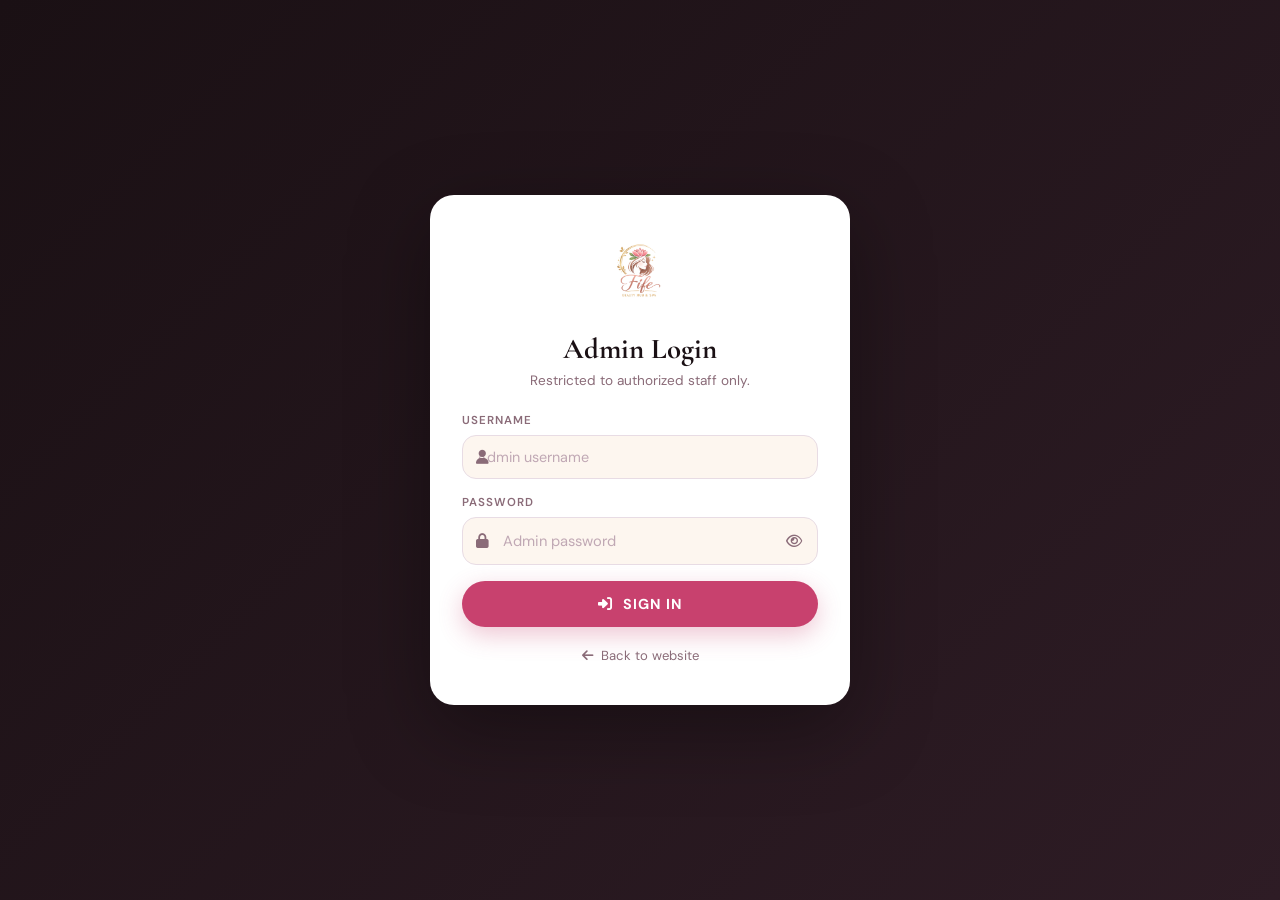
==== commit e4d7bd21: "pp" ====
--- a/admin.html
+++ b/admin.html
@@ -7,33 +7,112 @@
   <link rel="stylesheet" href="https://cdnjs.cloudflare.com/ajax/libs/font-awesome/6.5.2/css/all.min.css"/>
   <link href="https://fonts.googleapis.com/css2?family=Cormorant+Garamond:wght@600;700&family=DM+Sans:wght@300;400;500;600&display=swap" rel="stylesheet">
   <link rel="stylesheet" href="admin.css">
+  <!-- Firebase -->
+  <script src="https://www.gstatic.com/firebasejs/10.12.0/firebase-app-compat.js"></script>
+  <script src="https://www.gstatic.com/firebasejs/10.12.0/firebase-firestore-compat.js"></script>
+  <script src="https://www.gstatic.com/firebasejs/10.12.0/firebase-storage-compat.js"></script>
 </head>
 <body>
 
-<div class="admin-wrapper">
-
-  <!-- Sidebar -->
+<!-- ===== LOGIN SCREEN ===== -->
+<div id="loginScreen" class="login-screen">
+  <div class="login-card">
+    <div class="login-logo">
+      <img src="images/fife-logo.jpg" alt="Fife Beauty Hub">
+    </div>
+    <h2 class="login-title">Admin Login</h2>
+    <p class="login-sub">Restricted to authorized staff only.</p>
+    <div id="loginError" class="login-error hidden">
+      <i class="fa-solid fa-circle-exclamation"></i> Incorrect username or password.
+    </div>
+    <div class="login-form">
+      <div class="form-group">
+        <label for="loginUser">Username</label>
+        <div class="input-icon-wrap">
+          <i class="fa-solid fa-user"></i>
+          <input type="text" id="loginUser" placeholder="Admin username" autocomplete="off">
+        </div>
+      </div>
+      <div class="form-group">
+        <label for="loginPass">Password</label>
+        <div class="input-icon-wrap">
+          <i class="fa-solid fa-lock"></i>
+          <input type="password" id="loginPass" placeholder="Admin password" autocomplete="current-password">
+          <button type="button" class="toggle-pass" id="togglePass" aria-label="Show password">
+            <i class="fa-regular fa-eye"></i>
+          </button>
+        </div>
+      </div>
+      <button class="btn-login" id="loginBtn">
+        <i class="fa-solid fa-right-to-bracket"></i> Sign In
+      </button>
+    </div>
+    <a href="index.html" class="back-link"><i class="fa-solid fa-arrow-left"></i> Back to website</a>
+  </div>
+</div>
+
+<!-- ===== ADMIN DASHBOARD ===== -->
+<div id="adminDashboard" class="admin-wrapper hidden">
+
+  <!-- Desktop Sidebar -->
   <aside class="admin-sidebar">
     <div class="sidebar-brand">
-      <i class="fa-solid fa-spa"></i>
-      <span>Fife Admin</span>
+      <img src="images/fife-logo.jpg" alt="Fife" class="sidebar-logo">
     </div>
     <nav class="sidebar-nav">
-      <a href="#" class="active"><i class="fa-solid fa-box"></i> Products</a>
-      <a href="index.html"><i class="fa-solid fa-arrow-left"></i> Back to Site</a>
+      <a href="#" class="active" data-tab="addProduct">
+        <i class="fa-solid fa-plus-circle"></i> Add Product
+      </a>
+      <a href="#" data-tab="manageProducts">
+        <i class="fa-solid fa-boxes-stacked"></i> Manage Products
+      </a>
+      <a href="#" data-tab="orders">
+        <i class="fa-solid fa-receipt"></i> Orders
+        <span class="orders-badge" id="ordersBadge"></span>
+      </a>
     </nav>
+    <div class="sidebar-footer">
+      <a href="index.html" class="sidebar-link">
+        <i class="fa-solid fa-arrow-left"></i> Back to Site
+      </a>
+      <button class="btn-logout" id="logoutBtn">
+        <i class="fa-solid fa-right-from-bracket"></i> Logout
+      </button>
+    </div>
   </aside>
 
   <!-- Main -->
   <main class="admin-main">
     <div class="admin-topbar">
-      <h1>Product Management</h1>
-      <span class="product-count" id="productCount">0 products</span>
-    </div>
-
-    <!-- Upload Form -->
-    <section class="admin-card">
+      <div>
+        <h1 id="tabTitle">Add Product</h1>
+        <p class="admin-welcome">Welcome, <strong>Admin</strong></p>
+      </div>
+      <div class="topbar-right">
+        <span class="product-count" id="productCount">0 products</span>
+        <button class="btn-logout-top" id="logoutBtnTop">
+          <i class="fa-solid fa-right-from-bracket"></i>
+        </button>
+      </div>
+    </div>
+
+    <!-- TAB: Add Product -->
+    <section class="admin-card" id="tabAddProduct">
       <h2 class="card-title"><i class="fa-solid fa-plus"></i> Add New Product</h2>
+
+      <!-- Migrate old products banner -->
+      <div class="migrate-banner" id="migrateBanner">
+        <div class="migrate-text">
+          <i class="fa-solid fa-box-archive"></i>
+          <div>
+            <strong>Old products found on this device</strong>
+            <p>Push them to Firebase so they show on all devices.</p>
+          </div>
+        </div>
+        <button class="btn-migrate" id="migrateBtn">
+          <i class="fa-solid fa-cloud-arrow-up"></i> Migrate Now
+        </button>
+      </div>
       <form id="productForm" class="product-form" novalidate>
         <div class="form-row">
           <div class="form-group">
@@ -42,12 +121,25 @@
           </div>
           <div class="form-group">
             <label for="productPrice">Price (₦)</label>
-            <input type="number" id="productPrice" placeholder="e.g. 25" min="0" required>
+            <input type="number" id="productPrice" placeholder="e.g. 2500" min="0" required>
           </div>
         </div>
         <div class="form-group">
-          <label for="productImage">Image URL</label>
-          <input type="url" id="productImage" placeholder="https://…" required>
+          <label>Product Image</label>
+          <div class="image-upload-zone" id="uploadZone">
+            <input type="file" id="productImage" accept="image/*" hidden>
+            <div class="upload-placeholder" id="uploadPlaceholder">
+              <i class="fa-solid fa-cloud-arrow-up"></i>
+              <p>Tap or drag to upload image</p>
+              <span>PNG, JPG, WEBP — max 15MB</span>
+            </div>
+            <div class="image-preview hidden" id="imagePreview">
+              <img id="previewImg" src="" alt="Preview">
+              <button type="button" class="remove-img" id="removeImg">
+                <i class="fa-solid fa-xmark"></i>
+              </button>
+            </div>
+          </div>
         </div>
         <div class="form-group">
           <label for="productCategory">Category</label>
@@ -59,24 +151,92 @@
             <option>Facial Care</option>
           </select>
         </div>
-        <button type="submit" class="btn-upload">
+        <div class="form-group">
+          <label for="productDesc">Description (optional)</label>
+          <textarea id="productDesc" placeholder="Short product description…" rows="3"></textarea>
+        </div>
+        <button type="submit" class="btn-upload" id="uploadBtn">
           <i class="fa-solid fa-upload"></i> Upload Product
         </button>
       </form>
     </section>
 
-    <!-- Product List -->
-    <section class="admin-card">
-      <h2 class="card-title"><i class="fa-solid fa-list"></i> Uploaded Products</h2>
+    <!-- TAB: Manage Products -->
+    <section class="admin-card hidden" id="tabManageProducts">
+      <h2 class="card-title"><i class="fa-solid fa-boxes-stacked"></i> Manage Products</h2>
+
+      <div class="manage-toolbar">
+        <div class="search-wrap">
+          <i class="fa-solid fa-magnifying-glass"></i>
+          <input type="text" id="searchProducts" placeholder="Search products…" class="search-input">
+        </div>
+        <span id="manageCount" class="manage-count">0 products</span>
+      </div>
       <div id="adminProducts" class="admin-product-grid">
         <p class="empty-msg">No products uploaded yet.</p>
       </div>
     </section>
 
+    <!-- TAB: Orders -->
+    <section class="admin-card hidden" id="tabOrders">
+      <h2 class="card-title"><i class="fa-solid fa-receipt"></i> Orders
+        <span class="orders-count-pill" id="ordersCountPill"></span>
+      </h2>
+      <div class="orders-filter-row">
+        <button class="order-filter-btn active" data-status="all">All</button>
+        <button class="order-filter-btn" data-status="Pending">Pending</button>
+        <button class="order-filter-btn" data-status="Confirmed">Confirmed</button>
+        <button class="order-filter-btn" data-status="Rejected">Rejected</button>
+      </div>
+      <div id="ordersList">
+        <p class="empty-msg">No orders received yet.</p>
+      </div>
+    </section>
   </main>
 </div>
 
+<!-- Mobile Bottom Nav -->
+<nav class="admin-bottom-nav hidden" id="adminBottomNav">
+  <a href="#" class="active" data-tab="addProduct">
+    <i class="fa-solid fa-plus-circle"></i>
+    <span>Add</span>
+  </a>
+  <a href="#" data-tab="manageProducts">
+    <i class="fa-solid fa-boxes-stacked"></i>
+    <span>Products</span>
+  </a>
+  <a href="#" data-tab="orders">
+    <i class="fa-solid fa-receipt"></i>
+    <span>Orders</span>
+    <span class="nav-orders-badge" id="navOrdersBadge"></span>
+  </a>
+</nav>
+
 <div class="toast" id="adminToast"></div>
+
+<!-- Delete Modal -->
+<div id="deleteModal" class="del-modal hidden">
+  <div class="del-backdrop"></div>
+  <div class="del-box">
+    <div class="del-icon"><i class="fa-solid fa-trash-can"></i></div>
+    <h3>Delete Product?</h3>
+    <p id="delProductName"></p>
+    <div class="del-actions">
+      <button class="del-cancel" id="delCancel">Cancel</button>
+      <button class="del-confirm" id="delConfirm">Yes, Delete</button>
+    </div>
+  </div>
+</div>
+
+<!-- Proof Viewer -->
+<div id="proofViewerModal" class="hidden">
+  <div class="proof-viewer-backdrop" id="proofBackdrop"></div>
+  <div class="proof-viewer-inner">
+    <button class="proof-viewer-close" id="proofClose"><i class="fa-solid fa-xmark"></i></button>
+    <img id="proofViewerImg" src="" alt="Payment proof">
+    <p id="proofViewerLabel"></p>
+  </div>
+</div>
 
 <script src="admin.js"></script>
 </body>
